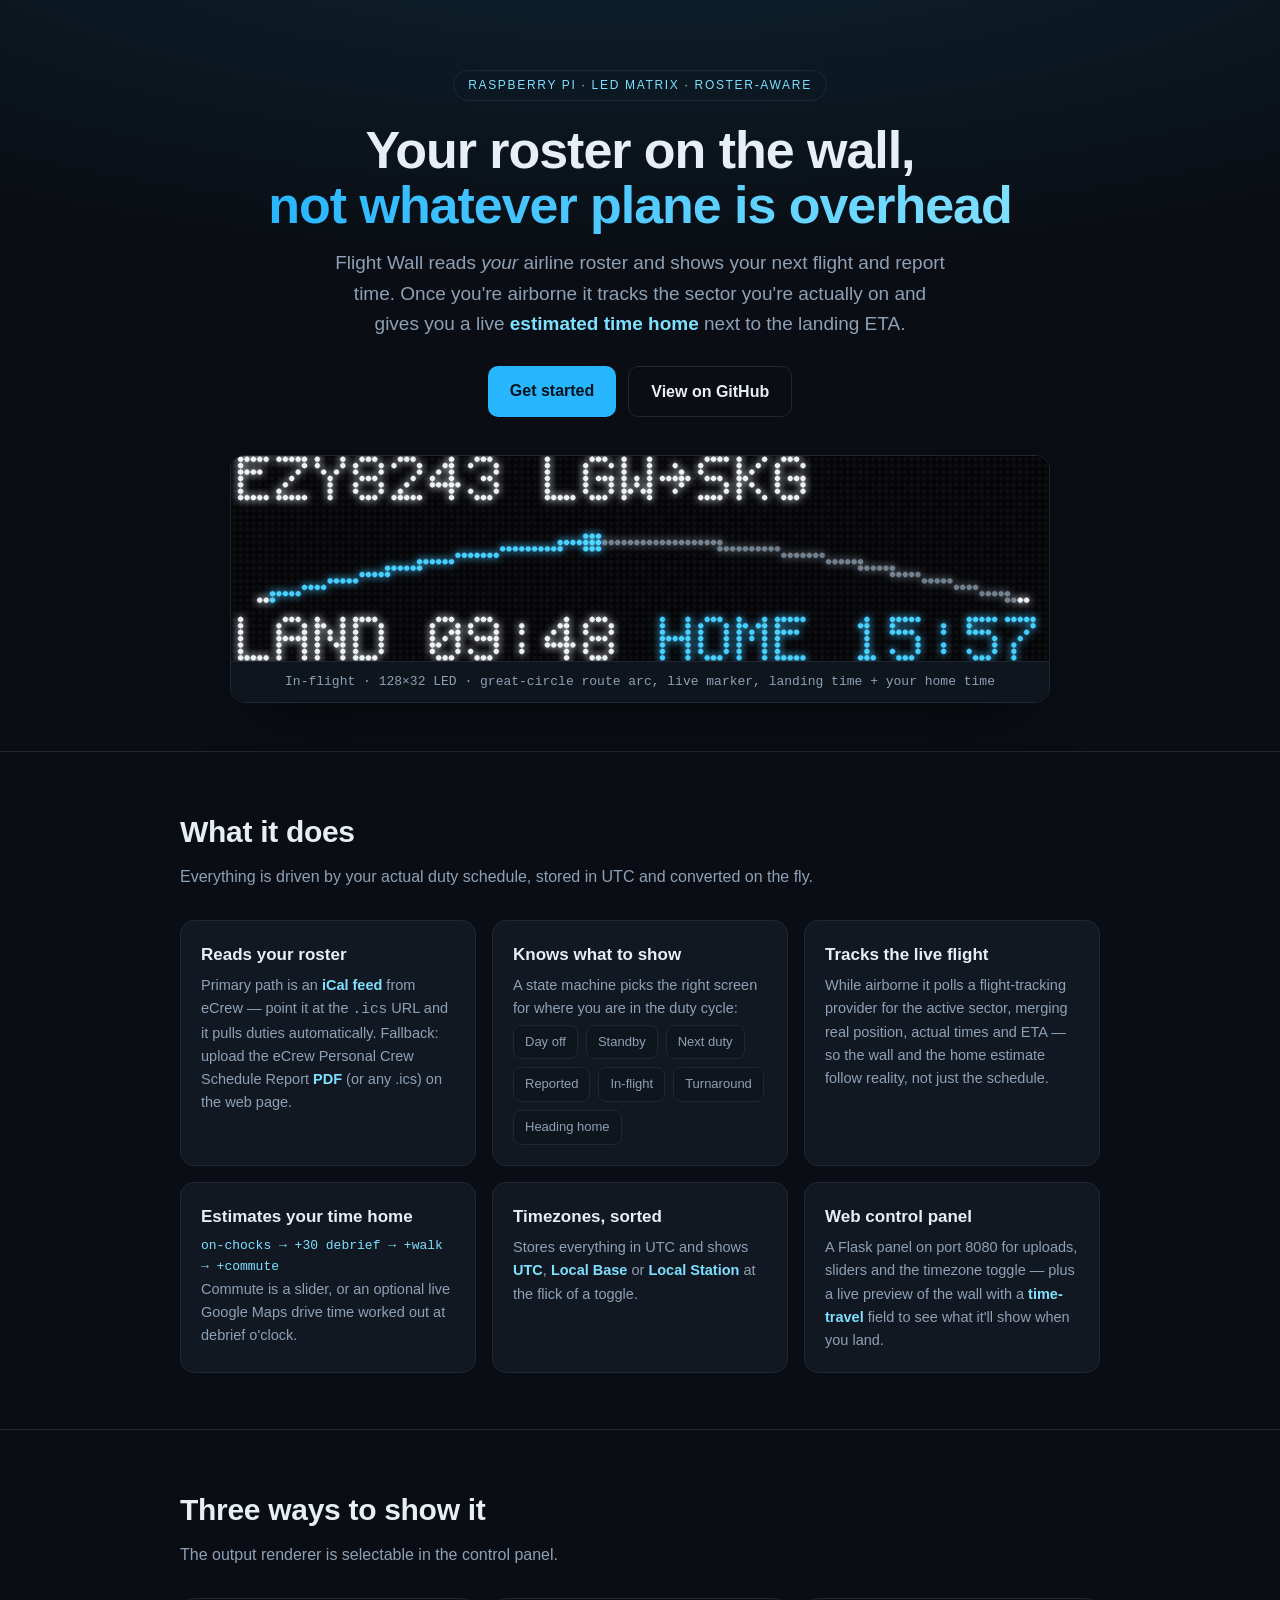
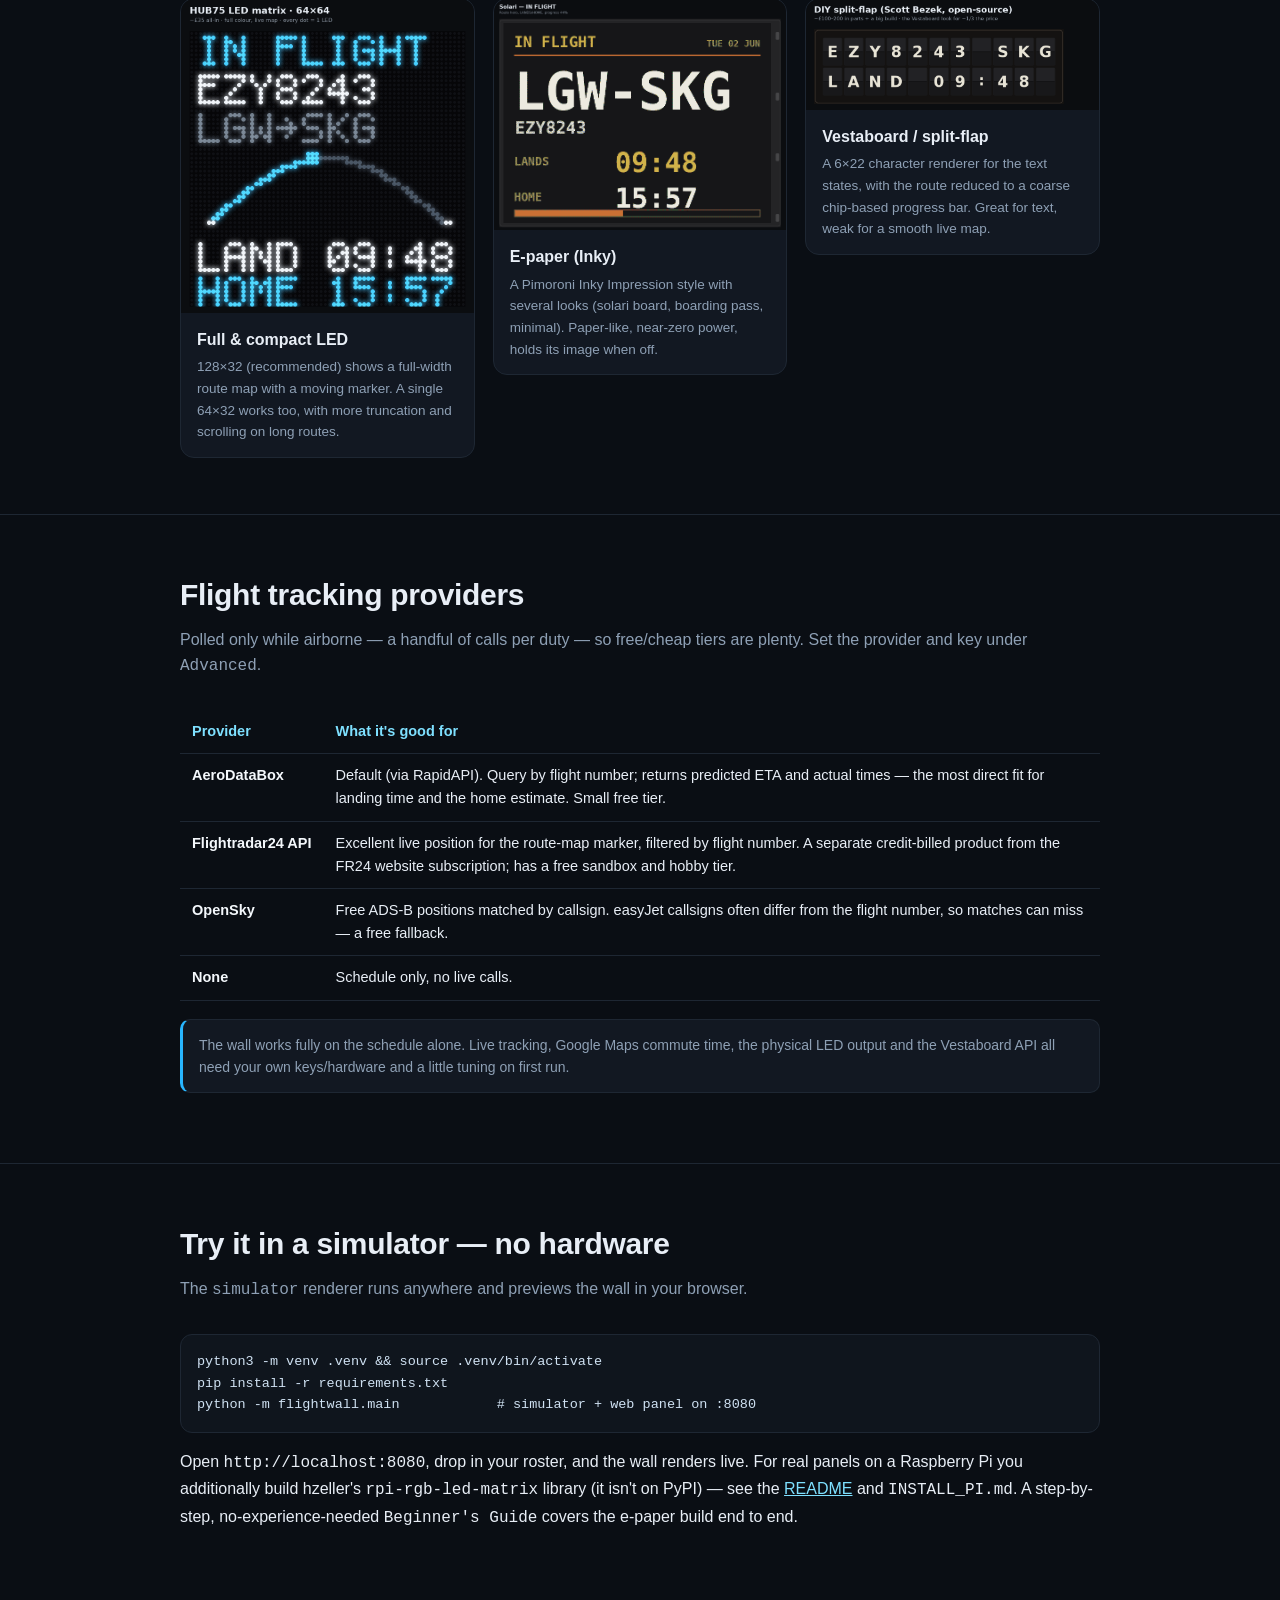
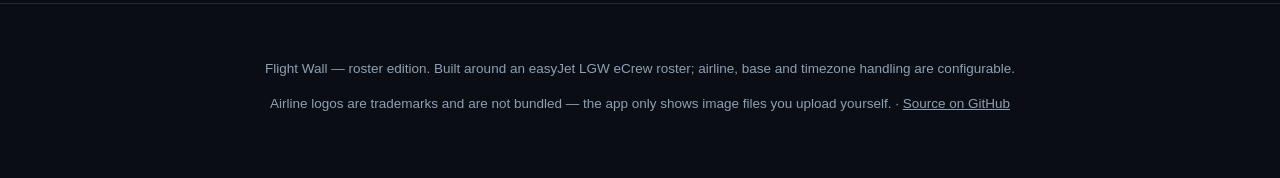
==== docs/index.html @ 1284ee48 "Update to v3.6.0 Brings the repo in line with the version running on the Pi (was v1.1.0).  Display -" ====
<!DOCTYPE html>
<html lang="en">
<head>
<meta charset="utf-8">
<meta name="viewport" content="width=device-width, initial-scale=1">
<title>Flight Wall — a roster-aware flight display for pilots</title>
<meta name="description" content="A Raspberry Pi + LED-matrix wall that reads your airline roster and shows your next flight, live in-flight progress, and your estimated time home.">
<style>
  :root{
    --bg:#0a0e14; --panel:#121822; --panel2:#0f151d; --line:#1e2733;
    --ink:#e8eef6; --muted:#8ea0b5; --accent:#28b6ff; --accent2:#7ee0ff; --white:#f4f8fc;
    --radius:14px; --max:960px;
  }
  *{box-sizing:border-box}
  html{scroll-behavior:smooth}
  body{margin:0;background:var(--bg);color:var(--ink);
    font:16px/1.6 -apple-system,BlinkMacSystemFont,"Segoe UI",Roboto,Helvetica,Arial,sans-serif;
    -webkit-font-smoothing:antialiased}
  a{color:var(--accent2)}
  .wrap{max-width:var(--max);margin:0 auto;padding:0 20px}
  .mono{font-family:ui-monospace,SFMono-Regular,Menlo,Consolas,monospace}

  header{border-bottom:1px solid var(--line);
    background:radial-gradient(1200px 400px at 50% -140px,rgba(40,182,255,.14),transparent)}
  .hero{padding:70px 0 48px;text-align:center}
  .badge{display:inline-block;font-size:12px;letter-spacing:.14em;text-transform:uppercase;
    color:var(--accent2);border:1px solid var(--line);border-radius:999px;padding:5px 14px;margin-bottom:22px}
  h1{font-size:clamp(30px,6vw,52px);line-height:1.05;margin:0 0 16px;font-weight:800;letter-spacing:-.02em}
  h1 .g{background:linear-gradient(90deg,var(--accent),var(--accent2));
    -webkit-background-clip:text;background-clip:text;color:transparent}
  .lead{max-width:620px;margin:0 auto 26px;color:var(--muted);font-size:clamp(16px,2.4vw,19px)}
  .cta{display:flex;gap:12px;justify-content:center;flex-wrap:wrap}
  .btn{display:inline-block;padding:12px 22px;border-radius:10px;font-weight:600;text-decoration:none}
  .btn.primary{background:var(--accent);color:#04121c}
  .btn.ghost{border:1px solid var(--line);color:var(--ink)}

  .shot{margin:38px auto 0;max-width:820px;border:1px solid var(--line);border-radius:var(--radius);
    overflow:hidden;background:#000;box-shadow:0 30px 60px -30px rgba(0,0,0,.8)}
  .shot img{display:block;width:100%}
  .shot .cap{padding:10px 14px;color:var(--muted);font-size:13px;background:var(--panel2);border-top:1px solid var(--line)}

  section{padding:56px 0;border-bottom:1px solid var(--line)}
  h2{font-size:clamp(22px,4vw,30px);margin:0 0 8px;letter-spacing:-.01em}
  .sub{color:var(--muted);margin:0 0 30px}

  .grid{display:grid;grid-template-columns:repeat(auto-fit,minmax(240px,1fr));gap:16px}
  .card{background:var(--panel);border:1px solid var(--line);border-radius:var(--radius);padding:20px}
  .card h3{margin:0 0 6px;font-size:17px}
  .card p{margin:0;color:var(--muted);font-size:14.5px}
  .k{color:var(--accent2);font-weight:600}

  .states{display:flex;flex-wrap:wrap;gap:8px;margin-top:4px}
  .chip{font-size:13px;border:1px solid var(--line);border-radius:8px;padding:6px 11px;color:var(--muted);background:var(--panel2)}

  .outputs{display:grid;grid-template-columns:repeat(auto-fit,minmax(260px,1fr));gap:18px}
  .out figure{margin:0;background:var(--panel);border:1px solid var(--line);border-radius:var(--radius);overflow:hidden}
  .out img{display:block;width:100%;background:#000}
  .out figcaption{padding:14px 16px}
  .out h3{margin:0 0 4px;font-size:16px}
  .out p{margin:0;color:var(--muted);font-size:13.5px}

  table{width:100%;border-collapse:collapse;font-size:14.5px}
  th,td{text-align:left;padding:10px 12px;border-bottom:1px solid var(--line);vertical-align:top}
  th{color:var(--accent2);font-weight:600}
  td.k{white-space:nowrap;color:var(--white);font-weight:600}

  pre{background:var(--panel2);border:1px solid var(--line);border-radius:12px;padding:16px;overflow:auto;
    font-size:13.5px;color:#cfe1f2}
  .note{background:var(--panel);border:1px solid var(--line);border-left:3px solid var(--accent);
    border-radius:10px;padding:14px 16px;color:var(--muted);font-size:14px}
  footer{padding:40px 0 60px;color:var(--muted);font-size:13.5px;text-align:center}
  footer a{color:var(--muted)}
</style>
</head>
<body>

<header>
  <div class="wrap hero">
    <span class="badge">Raspberry Pi · LED matrix · roster-aware</span>
    <h1>Your roster on the wall,<br><span class="g">not whatever plane is overhead</span></h1>
    <p class="lead">Flight Wall reads <em>your</em> airline roster and shows your next flight and report time.
      Once you're airborne it tracks the sector you're actually on and gives you a live
      <span class="k">estimated time home</span> next to the landing ETA.</p>
    <div class="cta">
      <a class="btn primary" href="#setup">Get started</a>
      <a class="btn ghost" href="https://github.com/USERNAME/flightwall">View on GitHub</a>
    </div>
    <div class="shot">
      <img src="img/full_128x32_inflight.png" alt="In-flight view on a 128x32 LED matrix: flight EZY8243 LGW to SKG, a great-circle route arc with a moving aircraft marker, LAND 09:48 and HOME 15:57">
      <div class="cap mono">In-flight · 128×32 LED · great-circle route arc, live marker, landing time + your home time</div>
    </div>
  </div>
</header>

<section>
  <div class="wrap">
    <h2>What it does</h2>
    <p class="sub">Everything is driven by your actual duty schedule, stored in UTC and converted on the fly.</p>
    <div class="grid">
      <div class="card">
        <h3>Reads your roster</h3>
        <p>Primary path is an <span class="k">iCal feed</span> from eCrew — point it at the <span class="mono">.ics</span> URL and it pulls duties automatically. Fallback: upload the eCrew Personal Crew Schedule Report <span class="k">PDF</span> (or any .ics) on the web page.</p>
      </div>
      <div class="card">
        <h3>Knows what to show</h3>
        <p>A state machine picks the right screen for where you are in the duty cycle:</p>
        <div class="states">
          <span class="chip">Day off</span><span class="chip">Standby</span><span class="chip">Next duty</span>
          <span class="chip">Reported</span><span class="chip">In-flight</span><span class="chip">Turnaround</span><span class="chip">Heading home</span>
        </div>
      </div>
      <div class="card">
        <h3>Tracks the live flight</h3>
        <p>While airborne it polls a flight-tracking provider for the active sector, merging real position, actual times and ETA — so the wall and the home estimate follow reality, not just the schedule.</p>
      </div>
      <div class="card">
        <h3>Estimates your time home</h3>
        <p class="mono" style="color:var(--accent2);font-size:13px">on-chocks → +30 debrief → +walk → +commute</p>
        <p>Commute is a slider, or an optional live Google Maps drive time worked out at debrief o'clock.</p>
      </div>
      <div class="card">
        <h3>Timezones, sorted</h3>
        <p>Stores everything in UTC and shows <span class="k">UTC</span>, <span class="k">Local Base</span> or <span class="k">Local Station</span> at the flick of a toggle.</p>
      </div>
      <div class="card">
        <h3>Web control panel</h3>
        <p>A Flask panel on port 8080 for uploads, sliders and the timezone toggle — plus a live preview of the wall with a <span class="k">time-travel</span> field to see what it'll show when you land.</p>
      </div>
    </div>
  </div>
</section>

<section>
  <div class="wrap">
    <h2>Three ways to show it</h2>
    <p class="sub">The output renderer is selectable in the control panel.</p>
    <div class="outputs">
      <div class="out"><figure>
        <img src="img/hub75_64x64.png" alt="64x64 HUB75 LED matrix showing IN FLIGHT EZY8243 LGW-SKG with a route arc and LAND / HOME times">
        <figcaption><h3>Full &amp; compact LED</h3><p>128×32 (recommended) shows a full-width route map with a moving marker. A single 64×32 works too, with more truncation and scrolling on long routes.</p></figcaption>
      </figure></div>
      <div class="out"><figure>
        <img src="img/epaper_solari_inflight.png" alt="E-paper Inky display styled as a solari split-flap board showing flight info">
        <figcaption><h3>E-paper (Inky)</h3><p>A Pimoroni Inky Impression style with several looks (solari board, boarding pass, minimal). Paper-like, near-zero power, holds its image when off.</p></figcaption>
      </figure></div>
      <div class="out"><figure>
        <img src="img/splitflap.png" alt="Split-flap / Vestaboard style rendering of the flight board">
        <figcaption><h3>Vestaboard / split-flap</h3><p>A 6×22 character renderer for the text states, with the route reduced to a coarse chip-based progress bar. Great for text, weak for a smooth live map.</p></figcaption>
      </figure></div>
    </div>
  </div>
</section>

<section>
  <div class="wrap">
    <h2>Flight tracking providers</h2>
    <p class="sub">Polled only while airborne — a handful of calls per duty — so free/cheap tiers are plenty. Set the provider and key under <span class="mono">Advanced</span>.</p>
    <table>
      <tr><th>Provider</th><th>What it's good for</th></tr>
      <tr><td class="k">AeroDataBox</td><td>Default (via RapidAPI). Query by flight number; returns predicted ETA and actual times — the most direct fit for landing time and the home estimate. Small free tier.</td></tr>
      <tr><td class="k">Flightradar24 API</td><td>Excellent live position for the route-map marker, filtered by flight number. A separate credit-billed product from the FR24 website subscription; has a free sandbox and hobby tier.</td></tr>
      <tr><td class="k">OpenSky</td><td>Free ADS-B positions matched by callsign. easyJet callsigns often differ from the flight number, so matches can miss — a free fallback.</td></tr>
      <tr><td class="k">None</td><td>Schedule only, no live calls.</td></tr>
    </table>
    <p class="note" style="margin-top:18px">The wall works fully on the schedule alone. Live tracking, Google Maps commute time, the physical LED output and the Vestaboard API all need your own keys/hardware and a little tuning on first run.</p>
  </div>
</section>

<section id="setup">
  <div class="wrap">
    <h2>Try it in a simulator — no hardware</h2>
    <p class="sub">The <span class="mono">simulator</span> renderer runs anywhere and previews the wall in your browser.</p>
<pre class="mono">python3 -m venv .venv &amp;&amp; source .venv/bin/activate
pip install -r requirements.txt
python -m flightwall.main            # simulator + web panel on :8080</pre>
    <p>Open <span class="mono">http://localhost:8080</span>, drop in your roster, and the wall renders live.
       For real panels on a Raspberry Pi you additionally build hzeller's
       <span class="mono">rpi-rgb-led-matrix</span> library (it isn't on PyPI) — see the
       <a href="https://github.com/USERNAME/flightwall#readme">README</a> and
       <span class="mono">INSTALL_PI.md</span>. A step-by-step, no-experience-needed
       <span class="mono">Beginner's Guide</span> covers the e-paper build end to end.</p>
  </div>
</section>

<footer>
  <div class="wrap">
    <p>Flight Wall — roster edition. Built around an easyJet LGW eCrew roster; airline, base and timezone handling are configurable.</p>
    <p>Airline logos are trademarks and are not bundled — the app only shows image files you upload yourself.
       · <a href="https://github.com/USERNAME/flightwall">Source on GitHub</a></p>
  </div>
</footer>

</body>
</html>
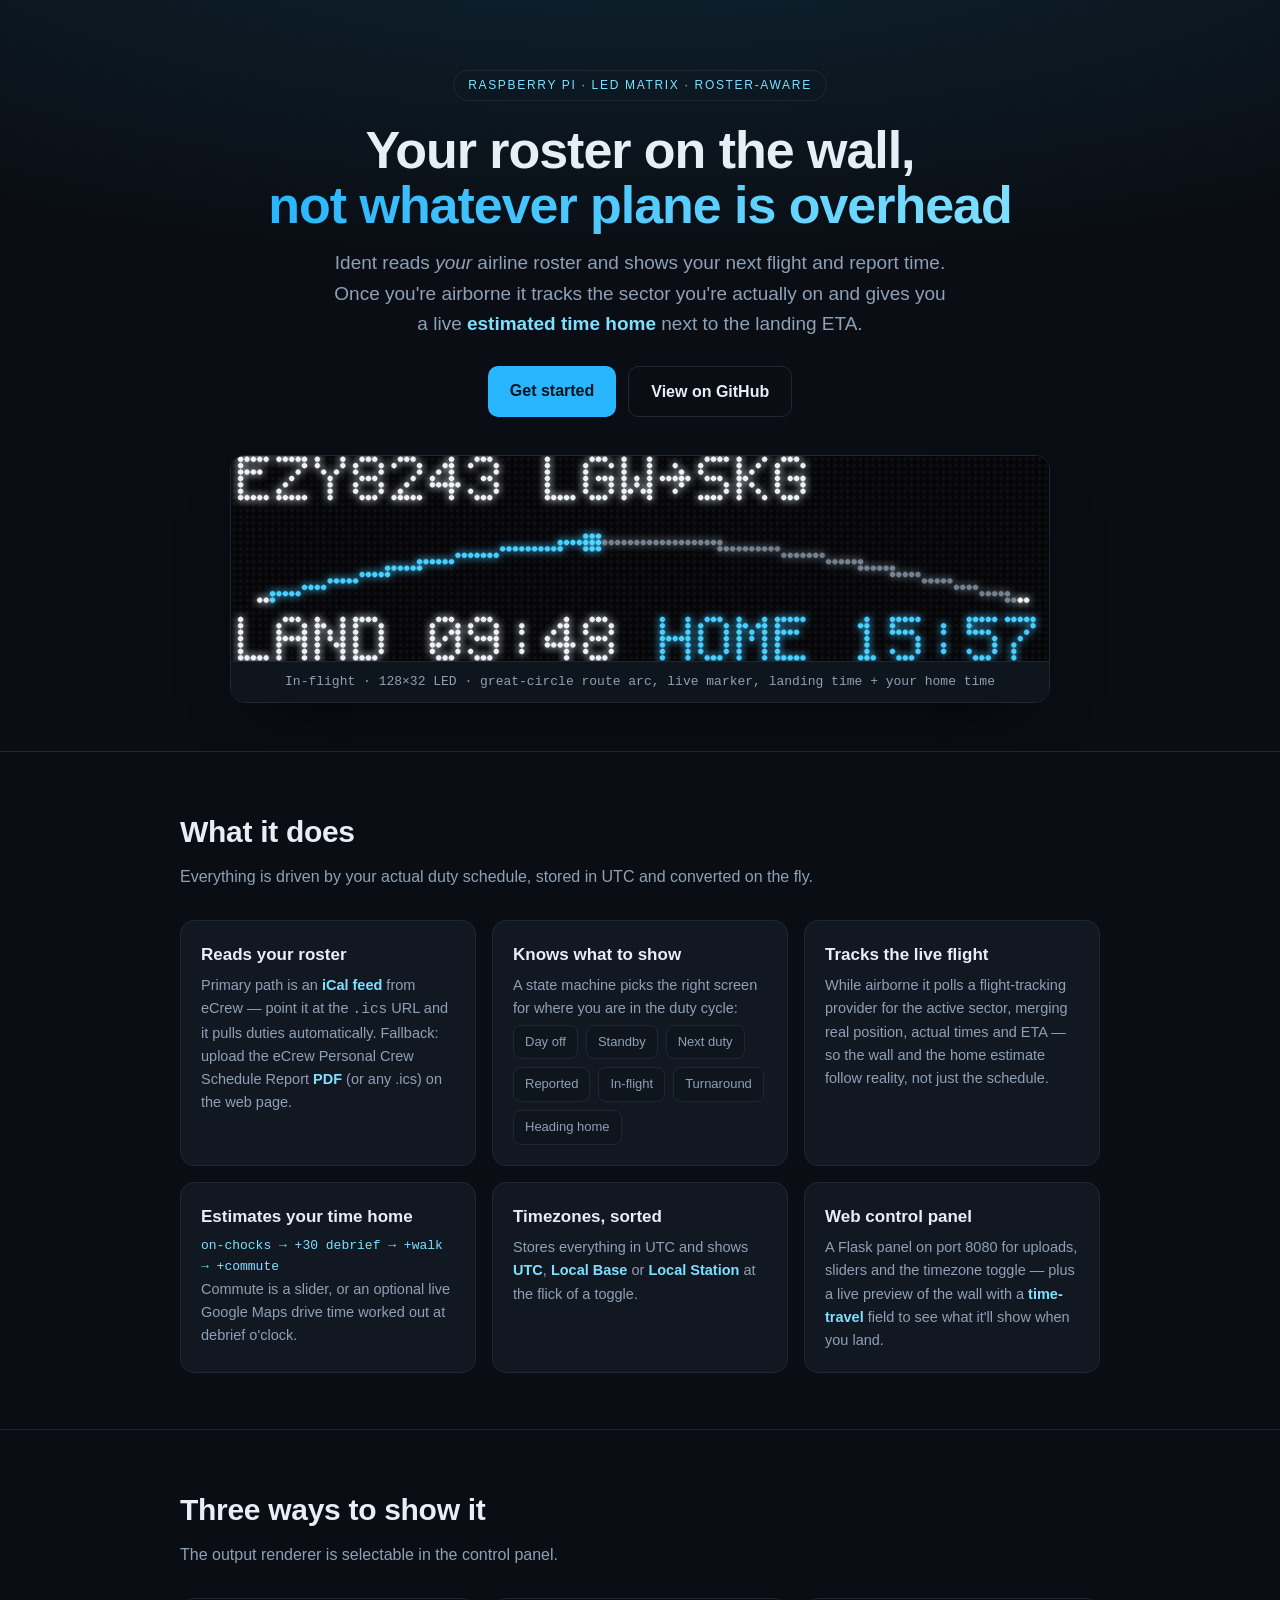
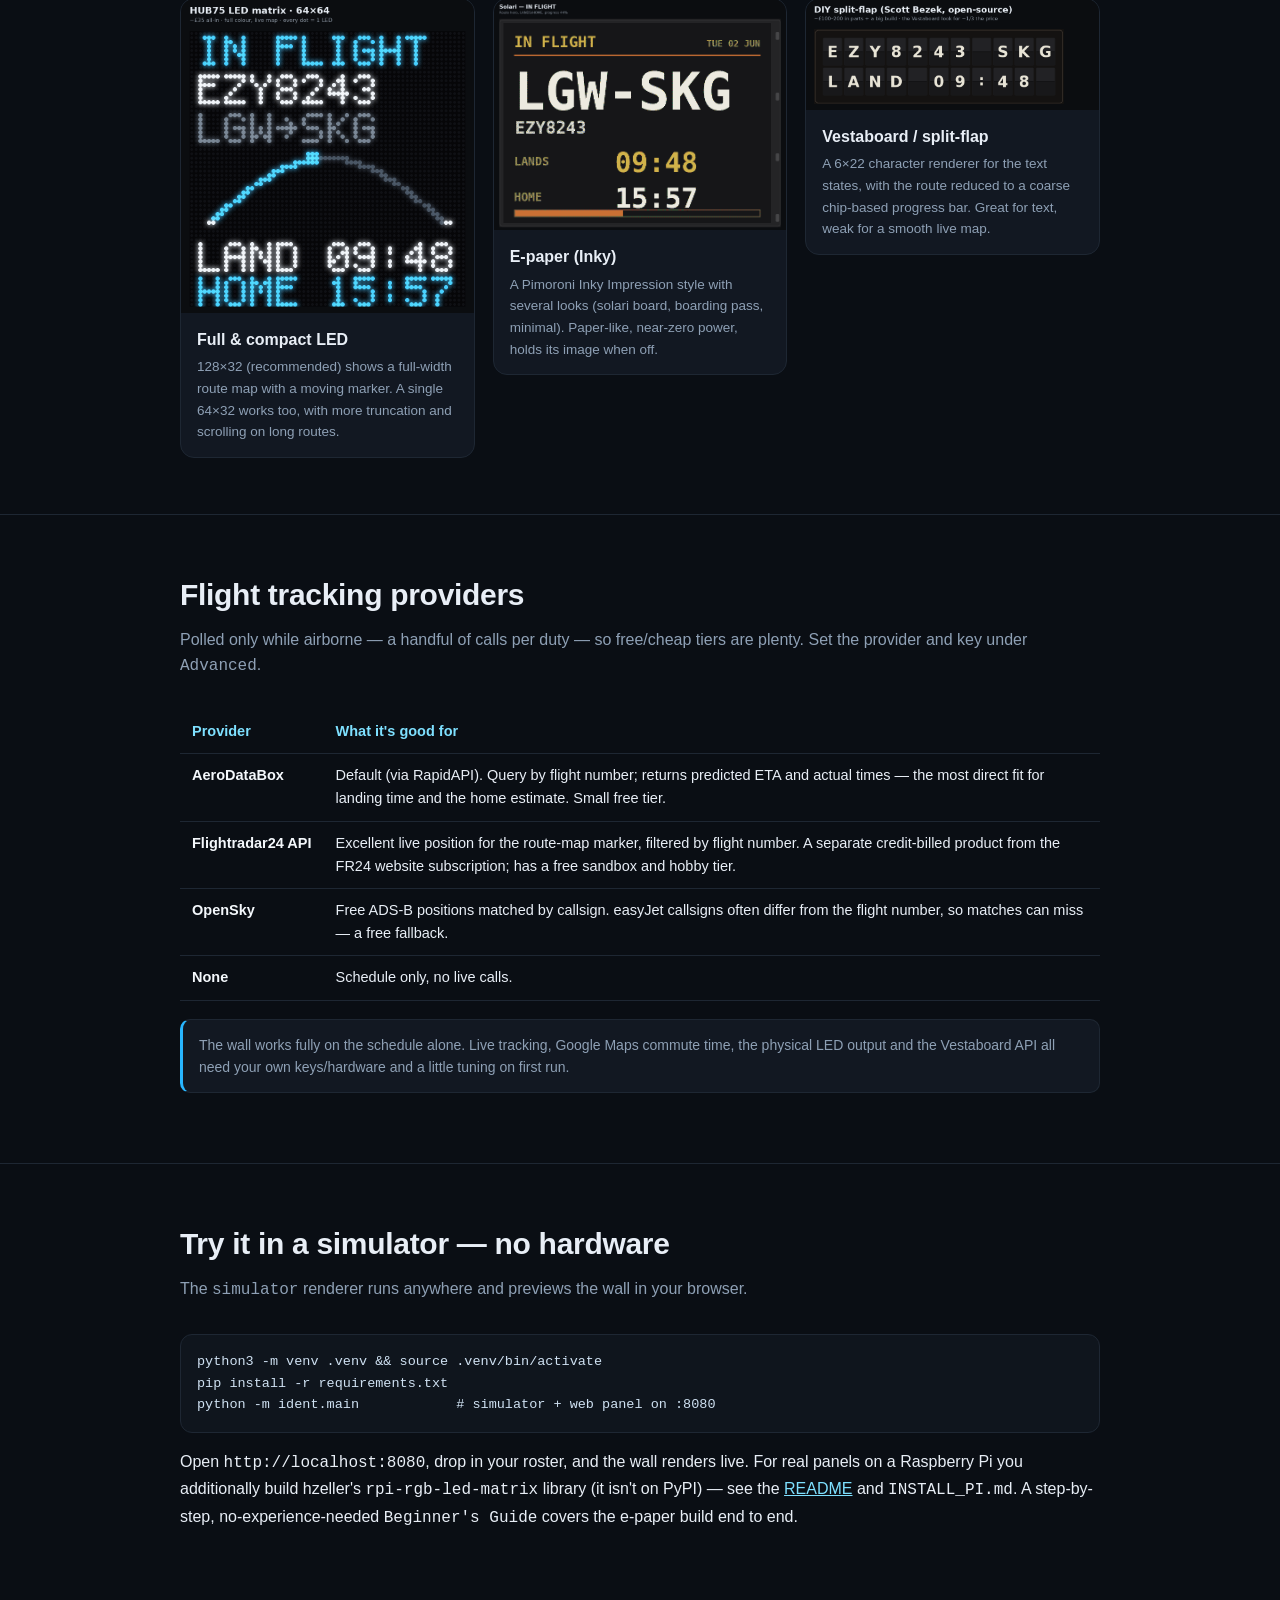
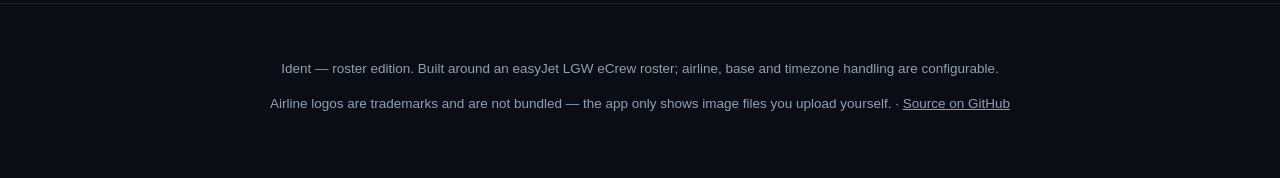
==== commit 9e6089b1: "Rename project to Ident (v4.0.0) Breaking change: the Python package, data directory, systemd servic" ====
--- a/docs/index.html
+++ b/docs/index.html
@@ -3,7 +3,7 @@
 <head>
 <meta charset="utf-8">
 <meta name="viewport" content="width=device-width, initial-scale=1">
-<title>Flight Wall — a roster-aware flight display for pilots</title>
+<title>Ident — a roster-aware flight display for pilots</title>
 <meta name="description" content="A Raspberry Pi + LED-matrix wall that reads your airline roster and shows your next flight, live in-flight progress, and your estimated time home.">
 <style>
   :root{
@@ -78,12 +78,12 @@
   <div class="wrap hero">
     <span class="badge">Raspberry Pi · LED matrix · roster-aware</span>
     <h1>Your roster on the wall,<br><span class="g">not whatever plane is overhead</span></h1>
-    <p class="lead">Flight Wall reads <em>your</em> airline roster and shows your next flight and report time.
+    <p class="lead">Ident reads <em>your</em> airline roster and shows your next flight and report time.
       Once you're airborne it tracks the sector you're actually on and gives you a live
       <span class="k">estimated time home</span> next to the landing ETA.</p>
     <div class="cta">
       <a class="btn primary" href="#setup">Get started</a>
-      <a class="btn ghost" href="https://github.com/USERNAME/flightwall">View on GitHub</a>
+      <a class="btn ghost" href="https://github.com/USERNAME/ident">View on GitHub</a>
     </div>
     <div class="shot">
       <img src="img/full_128x32_inflight.png" alt="In-flight view on a 128x32 LED matrix: flight EZY8243 LGW to SKG, a great-circle route arc with a moving aircraft marker, LAND 09:48 and HOME 15:57">
@@ -172,11 +172,11 @@
     <p class="sub">The <span class="mono">simulator</span> renderer runs anywhere and previews the wall in your browser.</p>
 <pre class="mono">python3 -m venv .venv &amp;&amp; source .venv/bin/activate
 pip install -r requirements.txt
-python -m flightwall.main            # simulator + web panel on :8080</pre>
+python -m ident.main            # simulator + web panel on :8080</pre>
     <p>Open <span class="mono">http://localhost:8080</span>, drop in your roster, and the wall renders live.
        For real panels on a Raspberry Pi you additionally build hzeller's
        <span class="mono">rpi-rgb-led-matrix</span> library (it isn't on PyPI) — see the
-       <a href="https://github.com/USERNAME/flightwall#readme">README</a> and
+       <a href="https://github.com/USERNAME/ident#readme">README</a> and
        <span class="mono">INSTALL_PI.md</span>. A step-by-step, no-experience-needed
        <span class="mono">Beginner's Guide</span> covers the e-paper build end to end.</p>
   </div>
@@ -184,9 +184,9 @@
 
 <footer>
   <div class="wrap">
-    <p>Flight Wall — roster edition. Built around an easyJet LGW eCrew roster; airline, base and timezone handling are configurable.</p>
+    <p>Ident — roster edition. Built around an easyJet LGW eCrew roster; airline, base and timezone handling are configurable.</p>
     <p>Airline logos are trademarks and are not bundled — the app only shows image files you upload yourself.
-       · <a href="https://github.com/USERNAME/flightwall">Source on GitHub</a></p>
+       · <a href="https://github.com/USERNAME/ident">Source on GitHub</a></p>
   </div>
 </footer>
 
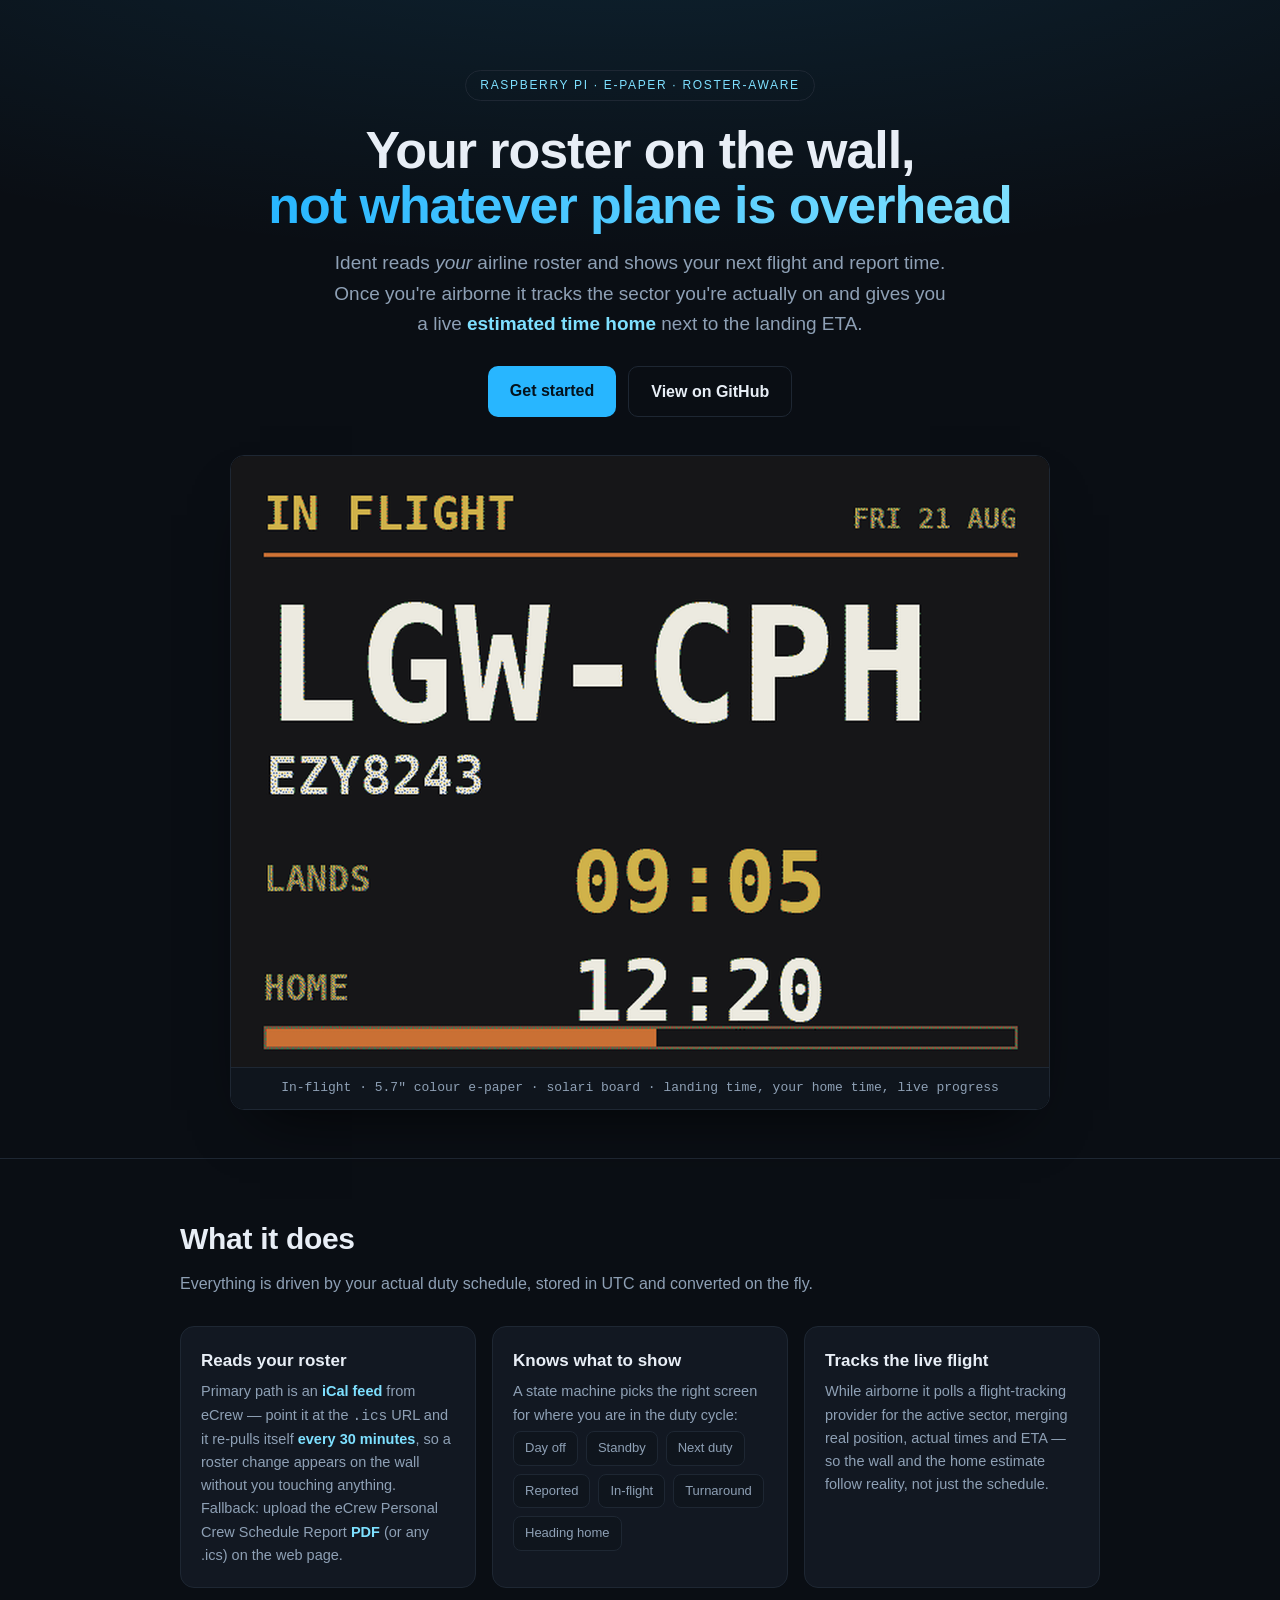
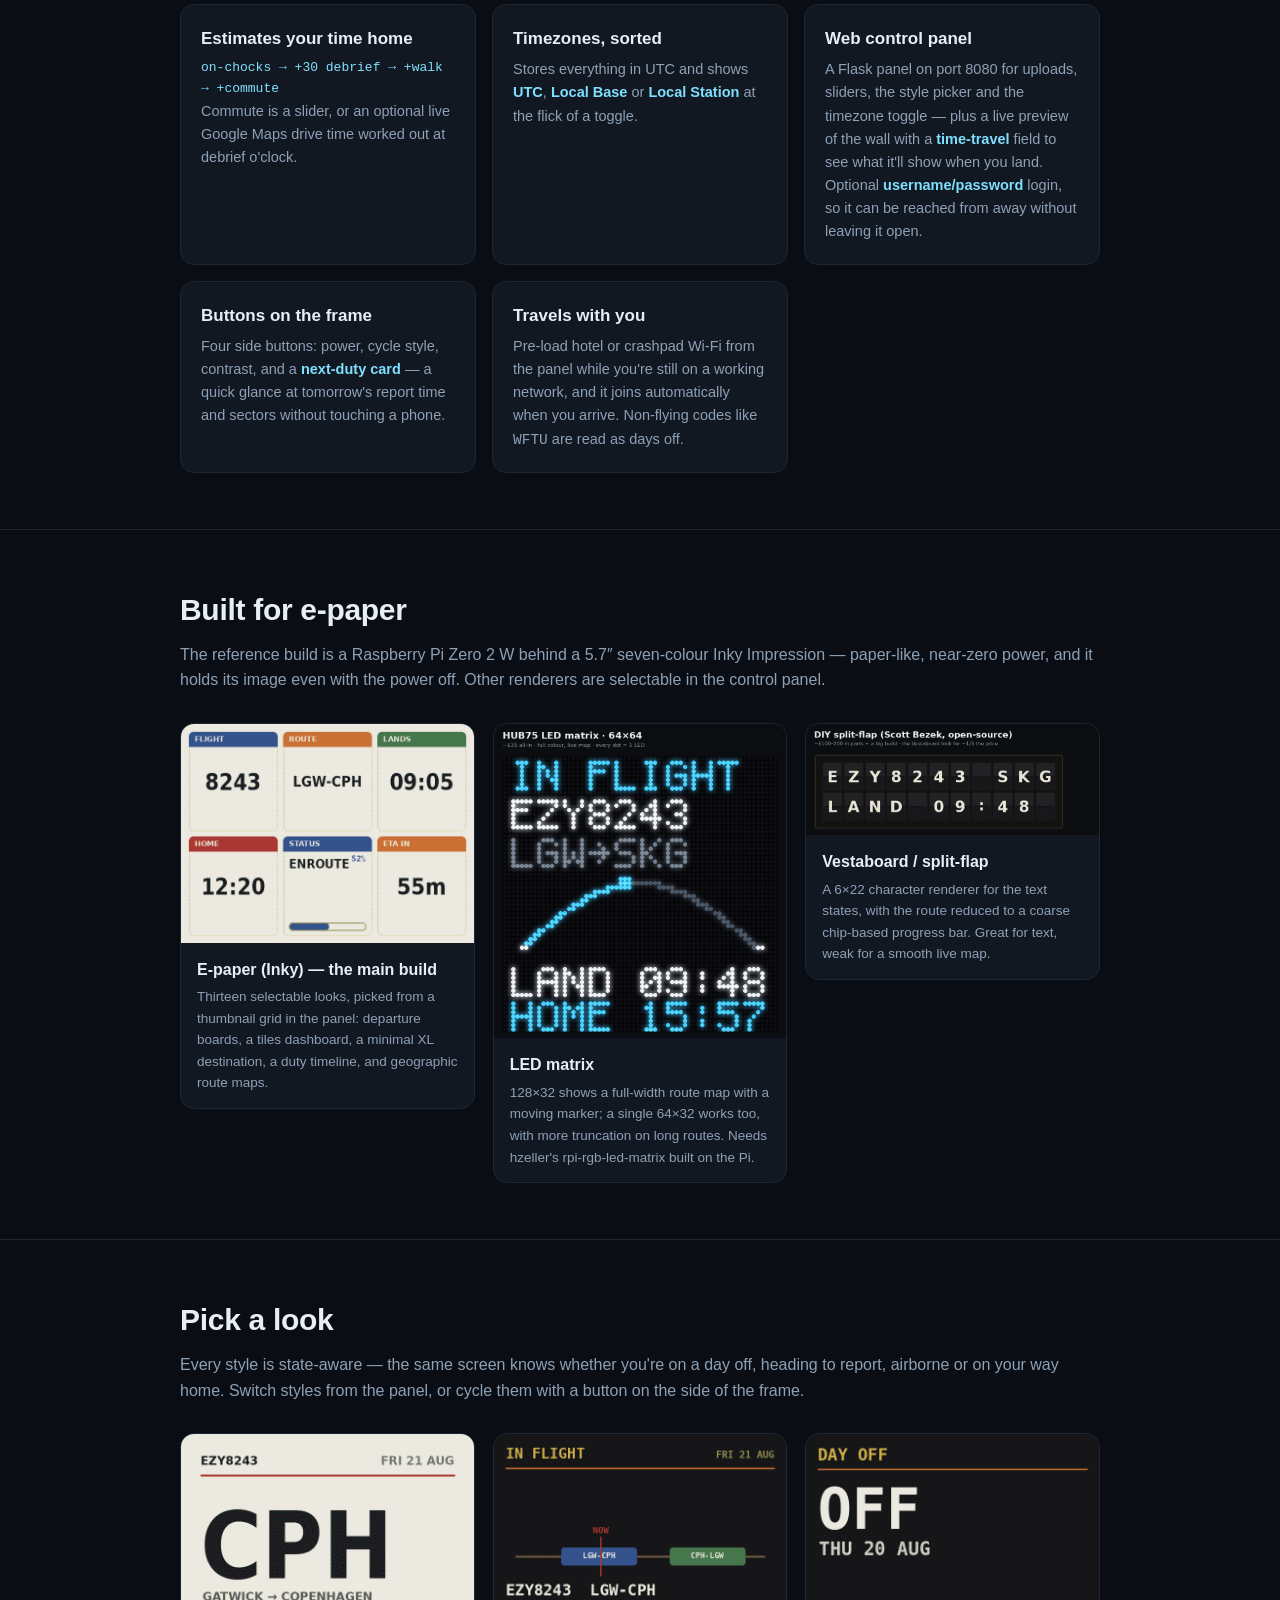
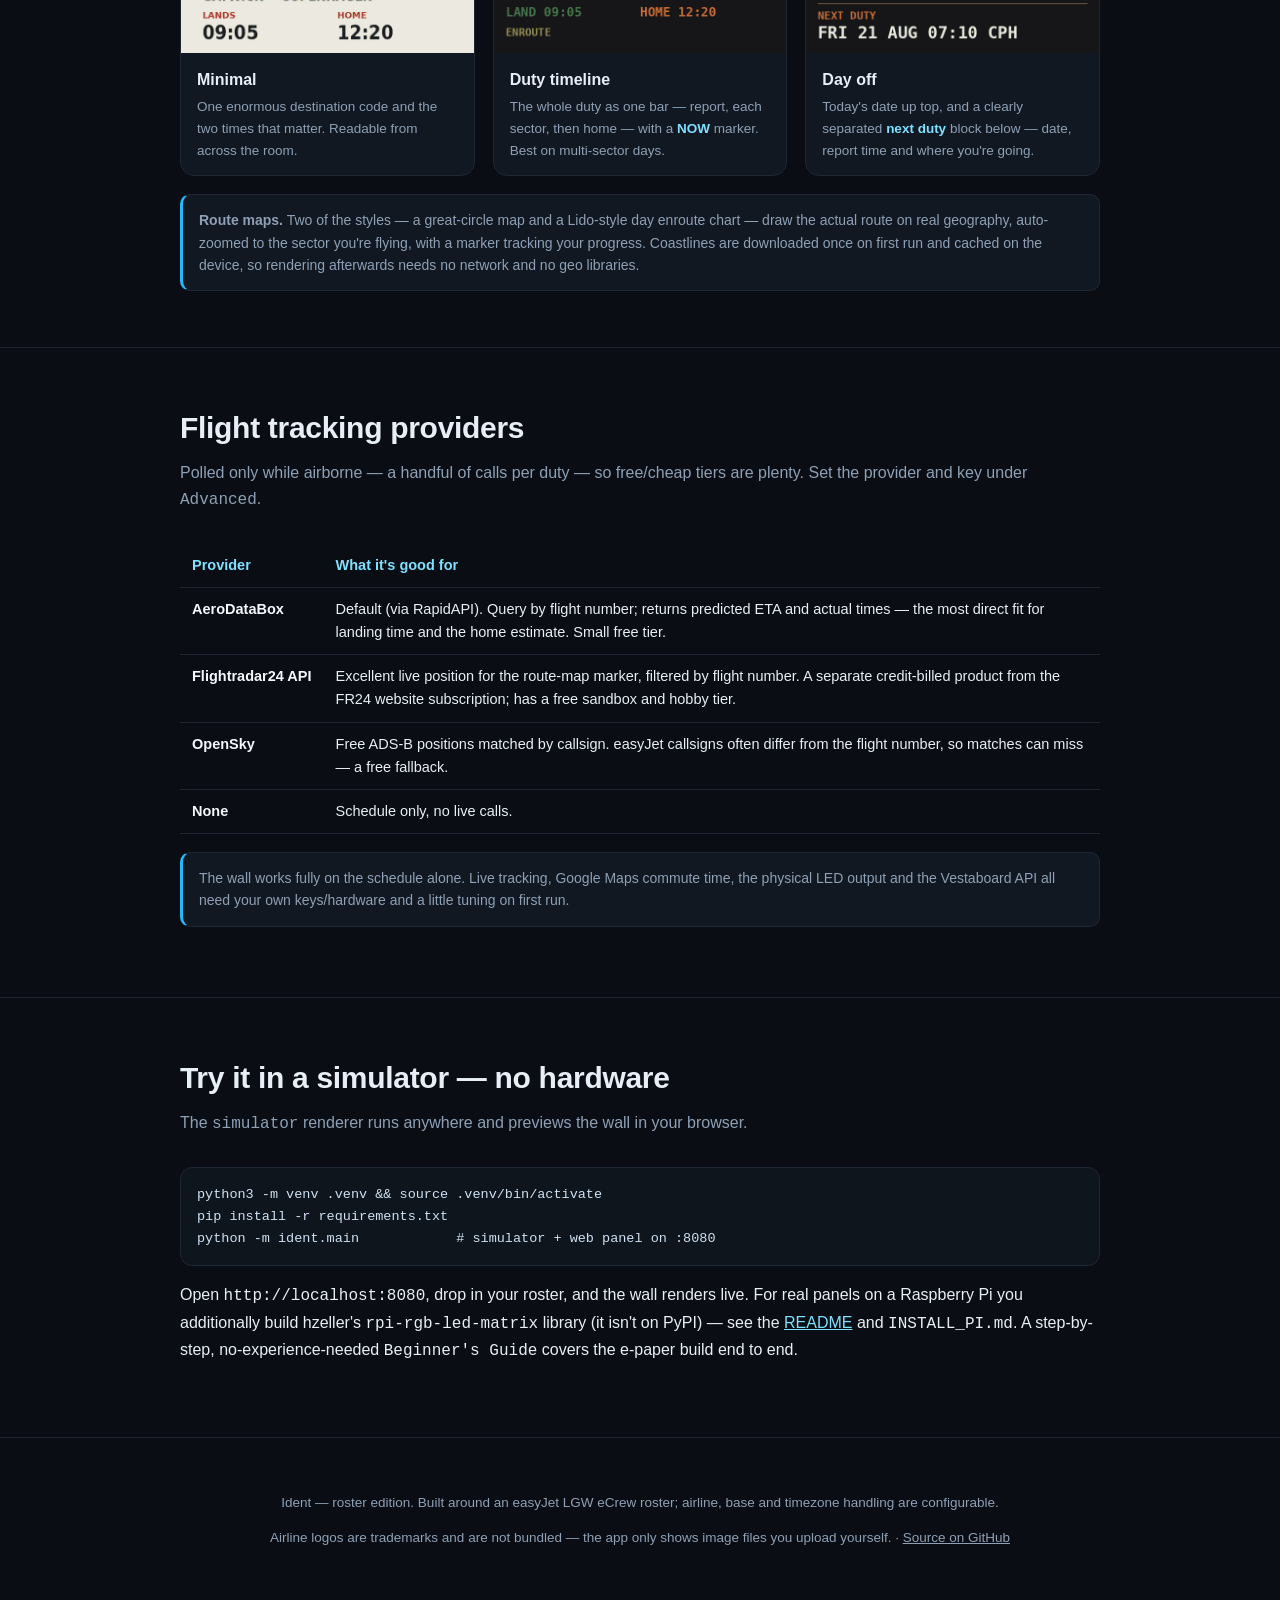
==== commit e33cca75: "Landing page: lead with the e-paper build, add current style renders The page still described the pr" ====
--- a/docs/index.html
+++ b/docs/index.html
@@ -76,18 +76,18 @@
 
 <header>
   <div class="wrap hero">
-    <span class="badge">Raspberry Pi · LED matrix · roster-aware</span>
+    <span class="badge">Raspberry Pi · e-paper · roster-aware</span>
     <h1>Your roster on the wall,<br><span class="g">not whatever plane is overhead</span></h1>
     <p class="lead">Ident reads <em>your</em> airline roster and shows your next flight and report time.
       Once you're airborne it tracks the sector you're actually on and gives you a live
       <span class="k">estimated time home</span> next to the landing ETA.</p>
     <div class="cta">
       <a class="btn primary" href="#setup">Get started</a>
-      <a class="btn ghost" href="https://github.com/USERNAME/ident">View on GitHub</a>
+      <a class="btn ghost" href="https://github.com/captaincomplex/ident">View on GitHub</a>
     </div>
     <div class="shot">
-      <img src="img/full_128x32_inflight.png" alt="In-flight view on a 128x32 LED matrix: flight EZY8243 LGW to SKG, a great-circle route arc with a moving aircraft marker, LAND 09:48 and HOME 15:57">
-      <div class="cap mono">In-flight · 128×32 LED · great-circle route arc, live marker, landing time + your home time</div>
+      <img src="img/style_solari_inflight.png" alt="In-flight view on a 5.7 inch colour e-paper display, styled as a solari departure board: EZY8243 LGW-CPH, LANDS 09:05, HOME 12:20, with a progress bar along the bottom">
+      <div class="cap mono">In-flight · 5.7″ colour e-paper · solari board · landing time, your home time, live progress</div>
     </div>
   </div>
 </header>
@@ -99,7 +99,7 @@
     <div class="grid">
       <div class="card">
         <h3>Reads your roster</h3>
-        <p>Primary path is an <span class="k">iCal feed</span> from eCrew — point it at the <span class="mono">.ics</span> URL and it pulls duties automatically. Fallback: upload the eCrew Personal Crew Schedule Report <span class="k">PDF</span> (or any .ics) on the web page.</p>
+        <p>Primary path is an <span class="k">iCal feed</span> from eCrew — point it at the <span class="mono">.ics</span> URL and it re-pulls itself <span class="k">every 30 minutes</span>, so a roster change appears on the wall without you touching anything. Fallback: upload the eCrew Personal Crew Schedule Report <span class="k">PDF</span> (or any .ics) on the web page.</p>
       </div>
       <div class="card">
         <h3>Knows what to show</h3>
@@ -124,29 +124,61 @@
       </div>
       <div class="card">
         <h3>Web control panel</h3>
-        <p>A Flask panel on port 8080 for uploads, sliders and the timezone toggle — plus a live preview of the wall with a <span class="k">time-travel</span> field to see what it'll show when you land.</p>
-      </div>
-    </div>
-  </div>
-</section>
-
-<section>
-  <div class="wrap">
-    <h2>Three ways to show it</h2>
-    <p class="sub">The output renderer is selectable in the control panel.</p>
+        <p>A Flask panel on port 8080 for uploads, sliders, the style picker and the timezone toggle — plus a live preview of the wall with a <span class="k">time-travel</span> field to see what it'll show when you land. Optional <span class="k">username/password</span> login, so it can be reached from away without leaving it open.</p>
+      </div>
+      <div class="card">
+        <h3>Buttons on the frame</h3>
+        <p>Four side buttons: power, cycle style, contrast, and a <span class="k">next-duty card</span> — a quick glance at tomorrow's report time and sectors without touching a phone.</p>
+      </div>
+      <div class="card">
+        <h3>Travels with you</h3>
+        <p>Pre-load hotel or crashpad Wi-Fi from the panel while you're still on a working network, and it joins automatically when you arrive. Non-flying codes like <span class="mono">WFTU</span> are read as days off.</p>
+      </div>
+    </div>
+  </div>
+</section>
+
+<section>
+  <div class="wrap">
+    <h2>Built for e-paper</h2>
+    <p class="sub">The reference build is a Raspberry Pi Zero 2 W behind a 5.7″ seven-colour Inky Impression — paper-like, near-zero power, and it holds its image even with the power off. Other renderers are selectable in the control panel.</p>
     <div class="outputs">
       <div class="out"><figure>
+        <img src="img/style_tiles_inflight.png" alt="E-paper tiles dashboard: six colour-headed tiles showing flight 8243, route LGW-CPH, lands 09:05, home 12:20, status ENROUTE with a progress bar, and ETA in 55m">
+        <figcaption><h3>E-paper (Inky) — the main build</h3><p>Thirteen selectable looks, picked from a thumbnail grid in the panel: departure boards, a tiles dashboard, a minimal XL destination, a duty timeline, and geographic route maps.</p></figcaption>
+      </figure></div>
+      <div class="out"><figure>
         <img src="img/hub75_64x64.png" alt="64x64 HUB75 LED matrix showing IN FLIGHT EZY8243 LGW-SKG with a route arc and LAND / HOME times">
-        <figcaption><h3>Full &amp; compact LED</h3><p>128×32 (recommended) shows a full-width route map with a moving marker. A single 64×32 works too, with more truncation and scrolling on long routes.</p></figcaption>
-      </figure></div>
-      <div class="out"><figure>
-        <img src="img/epaper_solari_inflight.png" alt="E-paper Inky display styled as a solari split-flap board showing flight info">
-        <figcaption><h3>E-paper (Inky)</h3><p>A Pimoroni Inky Impression style with several looks (solari board, boarding pass, minimal). Paper-like, near-zero power, holds its image when off.</p></figcaption>
+        <figcaption><h3>LED matrix</h3><p>128×32 shows a full-width route map with a moving marker; a single 64×32 works too, with more truncation on long routes. Needs hzeller's rpi-rgb-led-matrix built on the Pi.</p></figcaption>
       </figure></div>
       <div class="out"><figure>
         <img src="img/splitflap.png" alt="Split-flap / Vestaboard style rendering of the flight board">
         <figcaption><h3>Vestaboard / split-flap</h3><p>A 6×22 character renderer for the text states, with the route reduced to a coarse chip-based progress bar. Great for text, weak for a smooth live map.</p></figcaption>
       </figure></div>
+    </div>
+  </div>
+</section>
+
+<section>
+  <div class="wrap">
+    <h2>Pick a look</h2>
+    <p class="sub">Every style is state-aware — the same screen knows whether you're on a day off, heading to report, airborne or on your way home. Switch styles from the panel, or cycle them with a button on the side of the frame.</p>
+    <div class="outputs">
+      <div class="out"><figure>
+        <img src="img/style_minimal_inflight.png" alt="Minimal style: the destination code CPH in very large condensed type, with GATWICK to COPENHAGEN beneath and LANDS 09:05, HOME 12:20">
+        <figcaption><h3>Minimal</h3><p>One enormous destination code and the two times that matter. Readable from across the room.</p></figcaption>
+      </figure></div>
+      <div class="out"><figure>
+        <img src="img/style_timeline_inflight.png" alt="Duty timeline style: a horizontal bar showing both sectors of the day with a red NOW marker part-way along">
+        <figcaption><h3>Duty timeline</h3><p>The whole duty as one bar — report, each sector, then home — with a <span class="k">NOW</span> marker. Best on multi-sector days.</p></figcaption>
+      </figure></div>
+      <div class="out"><figure>
+        <img src="img/style_dayoff_nextduty.png" alt="Day off style: large OFF with today's date, and a separated NEXT DUTY block reading FRI 21 AUG 07:10 CPH">
+        <figcaption><h3>Day off</h3><p>Today's date up top, and a clearly separated <span class="k">next duty</span> block below — date, report time and where you're going.</p></figcaption>
+      </figure></div>
+    </div>
+    <div class="note" style="margin-top:18px">
+      <strong>Route maps.</strong> Two of the styles — a great-circle map and a Lido-style day enroute chart — draw the actual route on real geography, auto-zoomed to the sector you're flying, with a marker tracking your progress. Coastlines are downloaded once on first run and cached on the device, so rendering afterwards needs no network and no geo libraries.
     </div>
   </div>
 </section>
@@ -176,7 +208,7 @@
     <p>Open <span class="mono">http://localhost:8080</span>, drop in your roster, and the wall renders live.
        For real panels on a Raspberry Pi you additionally build hzeller's
        <span class="mono">rpi-rgb-led-matrix</span> library (it isn't on PyPI) — see the
-       <a href="https://github.com/USERNAME/ident#readme">README</a> and
+       <a href="https://github.com/captaincomplex/ident#readme">README</a> and
        <span class="mono">INSTALL_PI.md</span>. A step-by-step, no-experience-needed
        <span class="mono">Beginner's Guide</span> covers the e-paper build end to end.</p>
   </div>
@@ -186,7 +218,7 @@
   <div class="wrap">
     <p>Ident — roster edition. Built around an easyJet LGW eCrew roster; airline, base and timezone handling are configurable.</p>
     <p>Airline logos are trademarks and are not bundled — the app only shows image files you upload yourself.
-       · <a href="https://github.com/USERNAME/ident">Source on GitHub</a></p>
+       · <a href="https://github.com/captaincomplex/ident">Source on GitHub</a></p>
   </div>
 </footer>
 
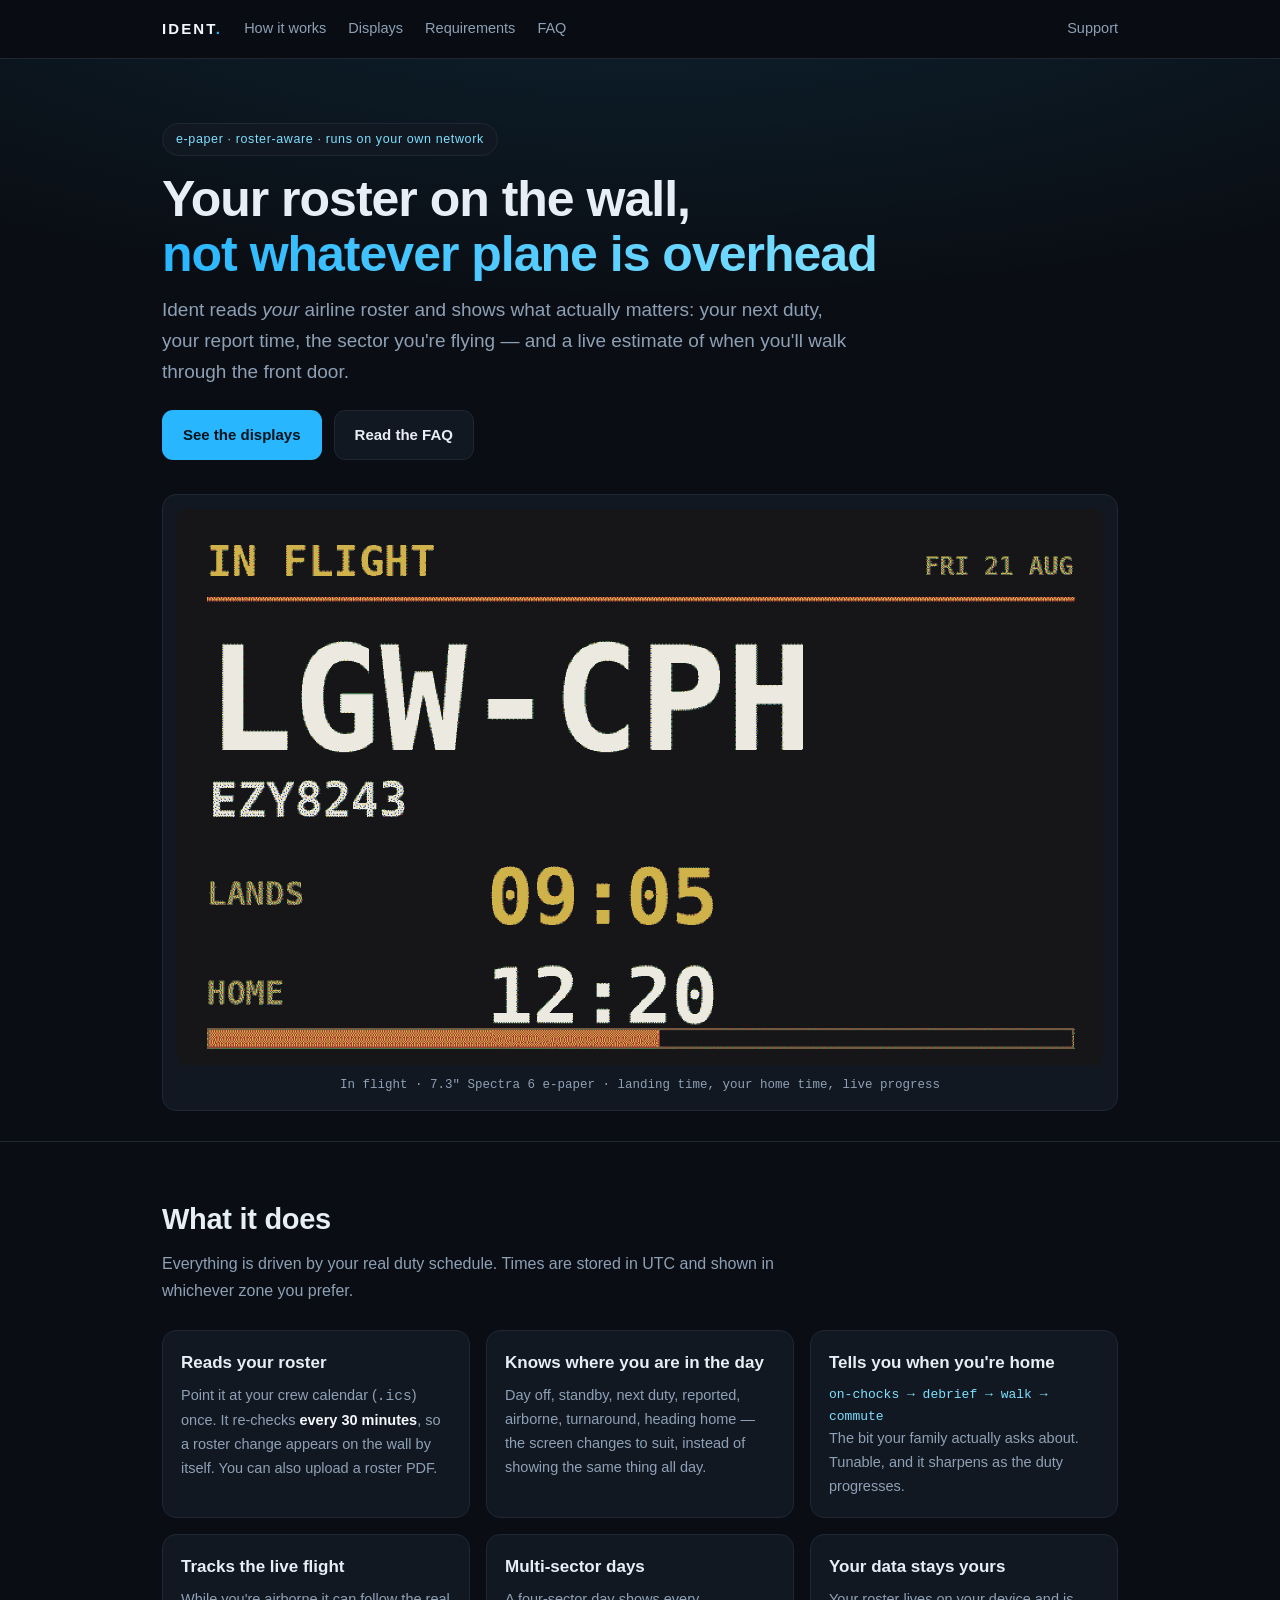
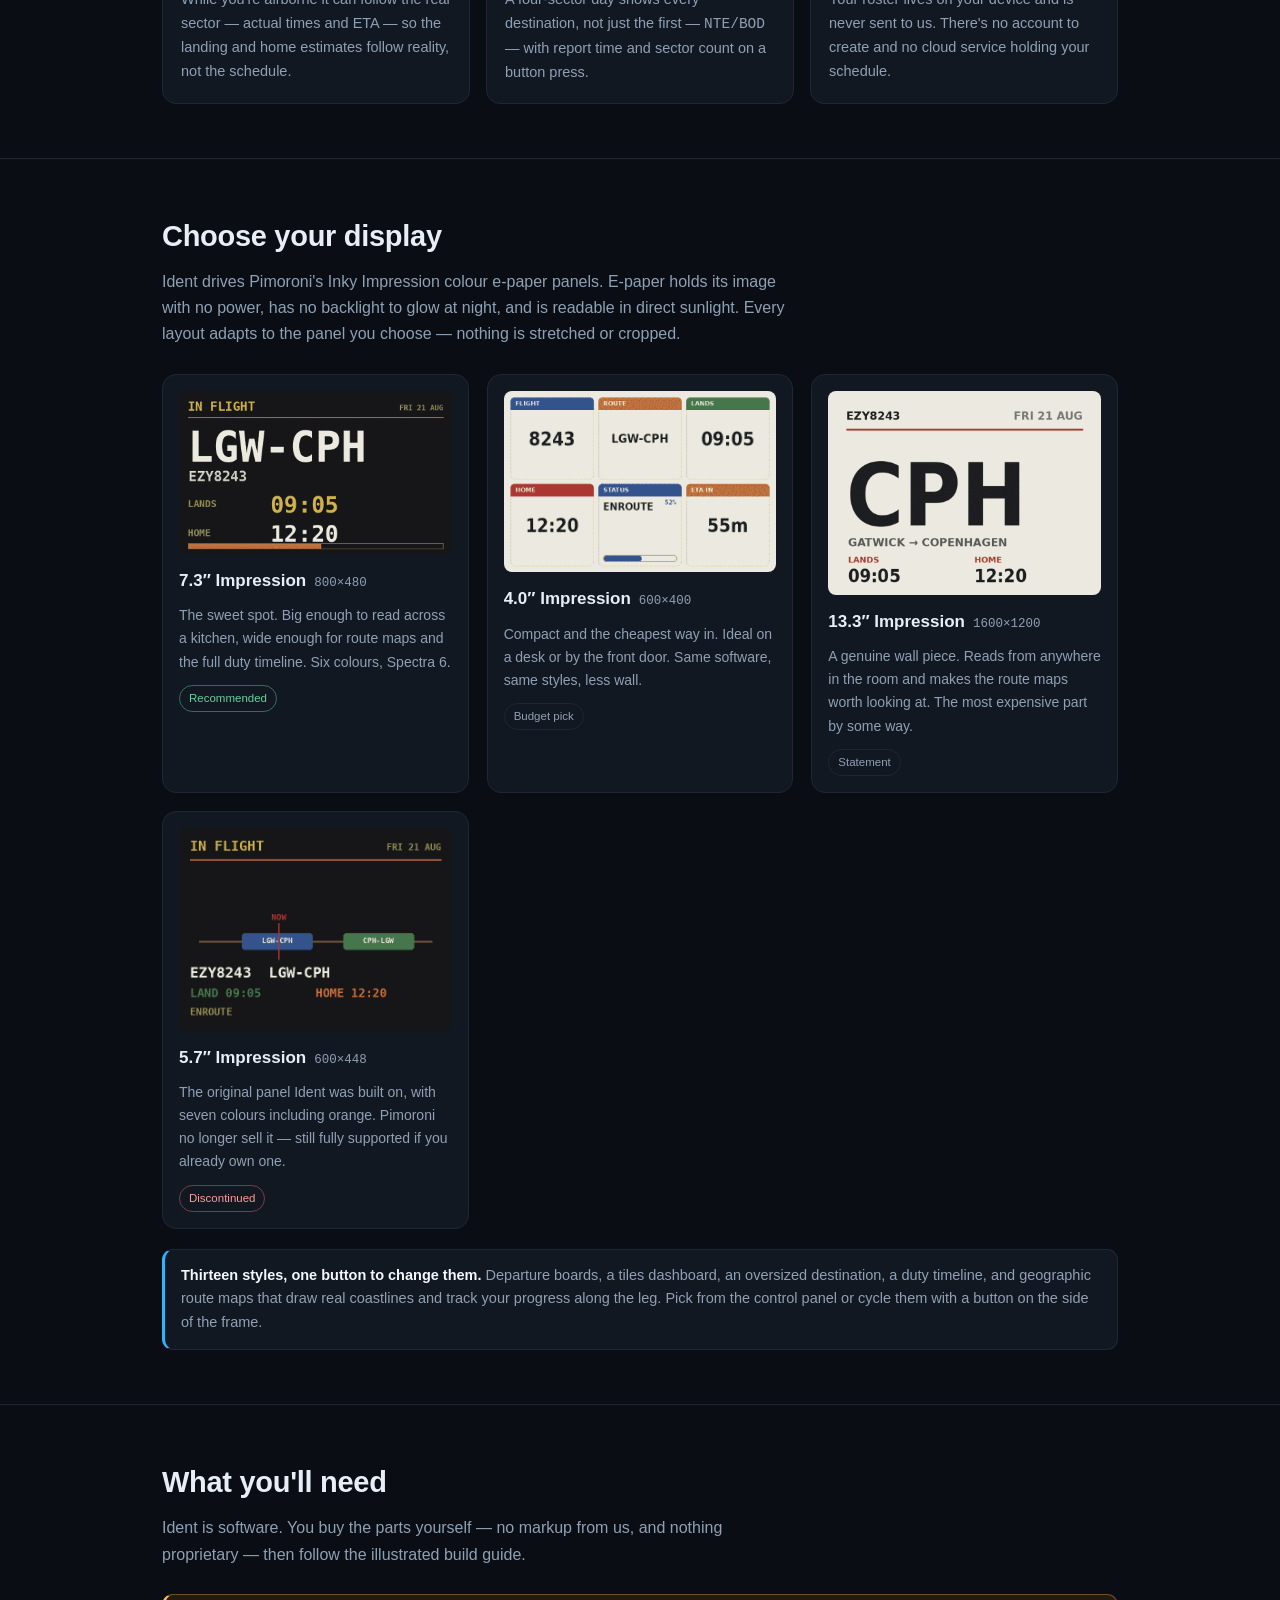
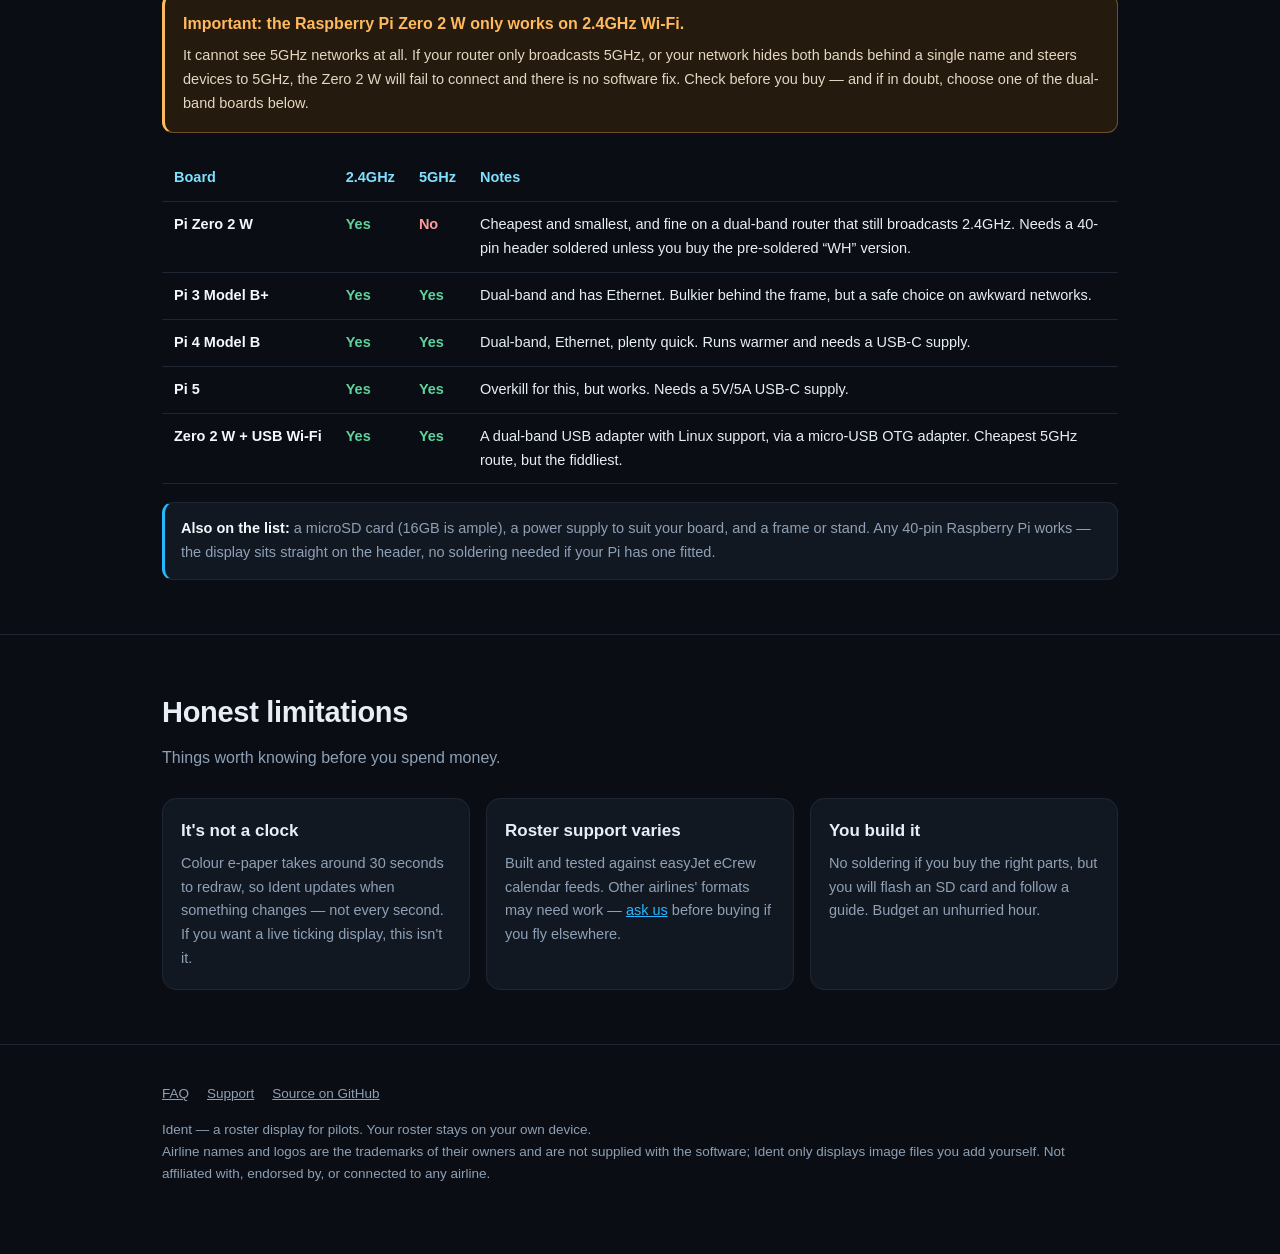
==== commit b84210ef: "Support current Spectra 6 panels; draft product site (v4.3.0) Renderer - Styles now compose on a can" ====
--- a/docs/index.html
+++ b/docs/index.html
@@ -1,226 +1,174 @@
-<!DOCTYPE html>
+<!doctype html>
 <html lang="en">
 <head>
 <meta charset="utf-8">
-<meta name="viewport" content="width=device-width, initial-scale=1">
-<title>Ident — a roster-aware flight display for pilots</title>
-<meta name="description" content="A Raspberry Pi + LED-matrix wall that reads your airline roster and shows your next flight, live in-flight progress, and your estimated time home.">
-<style>
-  :root{
-    --bg:#0a0e14; --panel:#121822; --panel2:#0f151d; --line:#1e2733;
-    --ink:#e8eef6; --muted:#8ea0b5; --accent:#28b6ff; --accent2:#7ee0ff; --white:#f4f8fc;
-    --radius:14px; --max:960px;
-  }
-  *{box-sizing:border-box}
-  html{scroll-behavior:smooth}
-  body{margin:0;background:var(--bg);color:var(--ink);
-    font:16px/1.6 -apple-system,BlinkMacSystemFont,"Segoe UI",Roboto,Helvetica,Arial,sans-serif;
-    -webkit-font-smoothing:antialiased}
-  a{color:var(--accent2)}
-  .wrap{max-width:var(--max);margin:0 auto;padding:0 20px}
-  .mono{font-family:ui-monospace,SFMono-Regular,Menlo,Consolas,monospace}
-
-  header{border-bottom:1px solid var(--line);
-    background:radial-gradient(1200px 400px at 50% -140px,rgba(40,182,255,.14),transparent)}
-  .hero{padding:70px 0 48px;text-align:center}
-  .badge{display:inline-block;font-size:12px;letter-spacing:.14em;text-transform:uppercase;
-    color:var(--accent2);border:1px solid var(--line);border-radius:999px;padding:5px 14px;margin-bottom:22px}
-  h1{font-size:clamp(30px,6vw,52px);line-height:1.05;margin:0 0 16px;font-weight:800;letter-spacing:-.02em}
-  h1 .g{background:linear-gradient(90deg,var(--accent),var(--accent2));
-    -webkit-background-clip:text;background-clip:text;color:transparent}
-  .lead{max-width:620px;margin:0 auto 26px;color:var(--muted);font-size:clamp(16px,2.4vw,19px)}
-  .cta{display:flex;gap:12px;justify-content:center;flex-wrap:wrap}
-  .btn{display:inline-block;padding:12px 22px;border-radius:10px;font-weight:600;text-decoration:none}
-  .btn.primary{background:var(--accent);color:#04121c}
-  .btn.ghost{border:1px solid var(--line);color:var(--ink)}
-
-  .shot{margin:38px auto 0;max-width:820px;border:1px solid var(--line);border-radius:var(--radius);
-    overflow:hidden;background:#000;box-shadow:0 30px 60px -30px rgba(0,0,0,.8)}
-  .shot img{display:block;width:100%}
-  .shot .cap{padding:10px 14px;color:var(--muted);font-size:13px;background:var(--panel2);border-top:1px solid var(--line)}
-
-  section{padding:56px 0;border-bottom:1px solid var(--line)}
-  h2{font-size:clamp(22px,4vw,30px);margin:0 0 8px;letter-spacing:-.01em}
-  .sub{color:var(--muted);margin:0 0 30px}
-
-  .grid{display:grid;grid-template-columns:repeat(auto-fit,minmax(240px,1fr));gap:16px}
-  .card{background:var(--panel);border:1px solid var(--line);border-radius:var(--radius);padding:20px}
-  .card h3{margin:0 0 6px;font-size:17px}
-  .card p{margin:0;color:var(--muted);font-size:14.5px}
-  .k{color:var(--accent2);font-weight:600}
-
-  .states{display:flex;flex-wrap:wrap;gap:8px;margin-top:4px}
-  .chip{font-size:13px;border:1px solid var(--line);border-radius:8px;padding:6px 11px;color:var(--muted);background:var(--panel2)}
-
-  .outputs{display:grid;grid-template-columns:repeat(auto-fit,minmax(260px,1fr));gap:18px}
-  .out figure{margin:0;background:var(--panel);border:1px solid var(--line);border-radius:var(--radius);overflow:hidden}
-  .out img{display:block;width:100%;background:#000}
-  .out figcaption{padding:14px 16px}
-  .out h3{margin:0 0 4px;font-size:16px}
-  .out p{margin:0;color:var(--muted);font-size:13.5px}
-
-  table{width:100%;border-collapse:collapse;font-size:14.5px}
-  th,td{text-align:left;padding:10px 12px;border-bottom:1px solid var(--line);vertical-align:top}
-  th{color:var(--accent2);font-weight:600}
-  td.k{white-space:nowrap;color:var(--white);font-weight:600}
-
-  pre{background:var(--panel2);border:1px solid var(--line);border-radius:12px;padding:16px;overflow:auto;
-    font-size:13.5px;color:#cfe1f2}
-  .note{background:var(--panel);border:1px solid var(--line);border-left:3px solid var(--accent);
-    border-radius:10px;padding:14px 16px;color:var(--muted);font-size:14px}
-  footer{padding:40px 0 60px;color:var(--muted);font-size:13.5px;text-align:center}
-  footer a{color:var(--muted)}
-</style>
+<meta name="viewport" content="width=device-width,initial-scale=1">
+<title>Ident — your flight roster on the wall</title>
+<meta name="description" content="Ident is a wall-mounted e-paper display for airline pilots. It reads your roster, shows your next duty and report time, tracks the sector you're flying, and tells you when you'll actually be home.">
+<link rel="stylesheet" href="style.css">
 </head>
 <body>
 
-<header>
-  <div class="wrap hero">
-    <span class="badge">Raspberry Pi · e-paper · roster-aware</span>
-    <h1>Your roster on the wall,<br><span class="g">not whatever plane is overhead</span></h1>
-    <p class="lead">Ident reads <em>your</em> airline roster and shows your next flight and report time.
-      Once you're airborne it tracks the sector you're actually on and gives you a live
-      <span class="k">estimated time home</span> next to the landing ETA.</p>
-    <div class="cta">
-      <a class="btn primary" href="#setup">Get started</a>
-      <a class="btn ghost" href="https://github.com/captaincomplex/ident">View on GitHub</a>
+<nav><div class="wrap">
+  <a class="brand" href="/">IDENT<span>.</span></a>
+  <a class="l" href="#how">How it works</a>
+  <a class="l" href="#displays">Displays</a>
+  <a class="l" href="#requirements">Requirements</a>
+  <a class="l" href="faq.html">FAQ</a>
+  <span class="sp"></span>
+  <a class="l" href="support.html">Support</a>
+</div></nav>
+
+<header><div class="wrap">
+  <span class="badge">e-paper · roster-aware · runs on your own network</span>
+  <h1>Your roster on the wall,<br><span class="g">not whatever plane is overhead</span></h1>
+  <p class="lead">Ident reads <em>your</em> airline roster and shows what actually matters:
+    your next duty, your report time, the sector you're flying — and a live estimate
+    of when you'll walk through the front door.</p>
+  <div class="cta">
+    <a class="btn primary" href="#displays">See the displays</a>
+    <a class="btn ghost" href="faq.html">Read the FAQ</a>
+  </div>
+  <div class="shot">
+    <img src="img/panels/impression_7_3_board_solari.png"
+      alt="A 7.3 inch colour e-paper display showing IN FLIGHT, EZY8243, LGW-CPH, LANDS 09:05, HOME 12:20, with a progress bar along the bottom">
+    <div class="cap mono">In flight · 7.3″ Spectra 6 e-paper · landing time, your home time, live progress</div>
+  </div>
+</div></header>
+
+<section id="how"><div class="wrap">
+  <h2>What it does</h2>
+  <p class="sub">Everything is driven by your real duty schedule. Times are stored in UTC and
+    shown in whichever zone you prefer.</p>
+  <div class="grid">
+    <div class="card"><h3>Reads your roster</h3>
+      <p>Point it at your crew calendar (<span class="mono">.ics</span>) once. It re-checks
+        <span class="k">every 30 minutes</span>, so a roster change appears on the wall by itself.
+        You can also upload a roster PDF.</p></div>
+    <div class="card"><h3>Knows where you are in the day</h3>
+      <p>Day off, standby, next duty, reported, airborne, turnaround, heading home — the screen
+        changes to suit, instead of showing the same thing all day.</p></div>
+    <div class="card"><h3>Tells you when you're home</h3>
+      <p class="mono" style="color:var(--accent2);font-size:13px">on-chocks → debrief → walk → commute</p>
+      <p>The bit your family actually asks about. Tunable, and it sharpens as the duty progresses.</p></div>
+    <div class="card"><h3>Tracks the live flight</h3>
+      <p>While you're airborne it can follow the real sector — actual times and ETA — so the
+        landing and home estimates follow reality, not the schedule.</p></div>
+    <div class="card"><h3>Multi-sector days</h3>
+      <p>A four-sector day shows every destination, not just the first — <span class="mono">NTE/BOD</span>
+        — with report time and sector count on a button press.</p></div>
+    <div class="card"><h3>Your data stays yours</h3>
+      <p>Your roster lives on your device and is never sent to us. There's no account to create
+        and no cloud service holding your schedule.</p></div>
+  </div>
+</div></section>
+
+<section id="displays"><div class="wrap">
+  <h2>Choose your display</h2>
+  <p class="sub">Ident drives Pimoroni's Inky Impression colour e-paper panels. E-paper holds its
+    image with no power, has no backlight to glow at night, and is readable in direct sunlight.
+    Every layout adapts to the panel you choose — nothing is stretched or cropped.</p>
+
+  <div class="panels">
+    <div class="pcard">
+      <img src="img/panels/impression_7_3_board_solari.png" alt="7.3 inch panel showing the departure-board style">
+      <div class="t"><h3>7.3″ Impression</h3><span class="px mono">800×480</span></div>
+      <p>The sweet spot. Big enough to read across a kitchen, wide enough for route maps and the
+        full duty timeline. Six colours, Spectra 6.</p>
+      <span class="tag best">Recommended</span>
     </div>
-    <div class="shot">
-      <img src="img/style_solari_inflight.png" alt="In-flight view on a 5.7 inch colour e-paper display, styled as a solari departure board: EZY8243 LGW-CPH, LANDS 09:05, HOME 12:20, with a progress bar along the bottom">
-      <div class="cap mono">In-flight · 5.7″ colour e-paper · solari board · landing time, your home time, live progress</div>
+    <div class="pcard">
+      <img src="img/panels/impression_4_tiles.png" alt="4 inch panel showing the tiles dashboard style">
+      <div class="t"><h3>4.0″ Impression</h3><span class="px mono">600×400</span></div>
+      <p>Compact and the cheapest way in. Ideal on a desk or by the front door. Same software,
+        same styles, less wall.</p>
+      <span class="tag">Budget pick</span>
+    </div>
+    <div class="pcard">
+      <img src="img/panels/impression_13_3_minimal.png" alt="13.3 inch panel showing the minimal style">
+      <div class="t"><h3>13.3″ Impression</h3><span class="px mono">1600×1200</span></div>
+      <p>A genuine wall piece. Reads from anywhere in the room and makes the route maps worth
+        looking at. The most expensive part by some way.</p>
+      <span class="tag">Statement</span>
+    </div>
+    <div class="pcard">
+      <img src="img/panels/impression_5_7_timeline.png" alt="5.7 inch panel showing the duty timeline style">
+      <div class="t"><h3>5.7″ Impression</h3><span class="px mono">600×448</span></div>
+      <p>The original panel Ident was built on, with seven colours including orange. Pimoroni no
+        longer sell it — still fully supported if you already own one.</p>
+      <span class="tag gone">Discontinued</span>
     </div>
   </div>
-</header>
 
-<section>
-  <div class="wrap">
-    <h2>What it does</h2>
-    <p class="sub">Everything is driven by your actual duty schedule, stored in UTC and converted on the fly.</p>
-    <div class="grid">
-      <div class="card">
-        <h3>Reads your roster</h3>
-        <p>Primary path is an <span class="k">iCal feed</span> from eCrew — point it at the <span class="mono">.ics</span> URL and it re-pulls itself <span class="k">every 30 minutes</span>, so a roster change appears on the wall without you touching anything. Fallback: upload the eCrew Personal Crew Schedule Report <span class="k">PDF</span> (or any .ics) on the web page.</p>
-      </div>
-      <div class="card">
-        <h3>Knows what to show</h3>
-        <p>A state machine picks the right screen for where you are in the duty cycle:</p>
-        <div class="states">
-          <span class="chip">Day off</span><span class="chip">Standby</span><span class="chip">Next duty</span>
-          <span class="chip">Reported</span><span class="chip">In-flight</span><span class="chip">Turnaround</span><span class="chip">Heading home</span>
-        </div>
-      </div>
-      <div class="card">
-        <h3>Tracks the live flight</h3>
-        <p>While airborne it polls a flight-tracking provider for the active sector, merging real position, actual times and ETA — so the wall and the home estimate follow reality, not just the schedule.</p>
-      </div>
-      <div class="card">
-        <h3>Estimates your time home</h3>
-        <p class="mono" style="color:var(--accent2);font-size:13px">on-chocks → +30 debrief → +walk → +commute</p>
-        <p>Commute is a slider, or an optional live Google Maps drive time worked out at debrief o'clock.</p>
-      </div>
-      <div class="card">
-        <h3>Timezones, sorted</h3>
-        <p>Stores everything in UTC and shows <span class="k">UTC</span>, <span class="k">Local Base</span> or <span class="k">Local Station</span> at the flick of a toggle.</p>
-      </div>
-      <div class="card">
-        <h3>Web control panel</h3>
-        <p>A Flask panel on port 8080 for uploads, sliders, the style picker and the timezone toggle — plus a live preview of the wall with a <span class="k">time-travel</span> field to see what it'll show when you land. Optional <span class="k">username/password</span> login, so it can be reached from away without leaving it open.</p>
-      </div>
-      <div class="card">
-        <h3>Buttons on the frame</h3>
-        <p>Four side buttons: power, cycle style, contrast, and a <span class="k">next-duty card</span> — a quick glance at tomorrow's report time and sectors without touching a phone.</p>
-      </div>
-      <div class="card">
-        <h3>Travels with you</h3>
-        <p>Pre-load hotel or crashpad Wi-Fi from the panel while you're still on a working network, and it joins automatically when you arrive. Non-flying codes like <span class="mono">WFTU</span> are read as days off.</p>
-      </div>
-    </div>
+  <div class="note" style="margin-top:20px">
+    <strong style="color:var(--white)">Thirteen styles, one button to change them.</strong>
+    Departure boards, a tiles dashboard, an oversized destination, a duty timeline, and geographic
+    route maps that draw real coastlines and track your progress along the leg. Pick from the
+    control panel or cycle them with a button on the side of the frame.
   </div>
-</section>
+</div></section>
 
-<section>
-  <div class="wrap">
-    <h2>Built for e-paper</h2>
-    <p class="sub">The reference build is a Raspberry Pi Zero 2 W behind a 5.7″ seven-colour Inky Impression — paper-like, near-zero power, and it holds its image even with the power off. Other renderers are selectable in the control panel.</p>
-    <div class="outputs">
-      <div class="out"><figure>
-        <img src="img/style_tiles_inflight.png" alt="E-paper tiles dashboard: six colour-headed tiles showing flight 8243, route LGW-CPH, lands 09:05, home 12:20, status ENROUTE with a progress bar, and ETA in 55m">
-        <figcaption><h3>E-paper (Inky) — the main build</h3><p>Thirteen selectable looks, picked from a thumbnail grid in the panel: departure boards, a tiles dashboard, a minimal XL destination, a duty timeline, and geographic route maps.</p></figcaption>
-      </figure></div>
-      <div class="out"><figure>
-        <img src="img/hub75_64x64.png" alt="64x64 HUB75 LED matrix showing IN FLIGHT EZY8243 LGW-SKG with a route arc and LAND / HOME times">
-        <figcaption><h3>LED matrix</h3><p>128×32 shows a full-width route map with a moving marker; a single 64×32 works too, with more truncation on long routes. Needs hzeller's rpi-rgb-led-matrix built on the Pi.</p></figcaption>
-      </figure></div>
-      <div class="out"><figure>
-        <img src="img/splitflap.png" alt="Split-flap / Vestaboard style rendering of the flight board">
-        <figcaption><h3>Vestaboard / split-flap</h3><p>A 6×22 character renderer for the text states, with the route reduced to a coarse chip-based progress bar. Great for text, weak for a smooth live map.</p></figcaption>
-      </figure></div>
-    </div>
+<section id="requirements"><div class="wrap">
+  <h2>What you'll need</h2>
+  <p class="sub">Ident is software. You buy the parts yourself — no markup from us, and nothing
+    proprietary — then follow the illustrated build guide.</p>
+
+  <div class="warn">
+    <strong>Important: the Raspberry Pi Zero 2 W only works on 2.4GHz Wi-Fi.</strong>
+    <p>It cannot see 5GHz networks at all. If your router only broadcasts 5GHz, or your network
+      hides both bands behind a single name and steers devices to 5GHz, the Zero 2 W will fail to
+      connect and there is no software fix. Check before you buy — and if in doubt, choose one of
+      the dual-band boards below.</p>
   </div>
-</section>
 
-<section>
-  <div class="wrap">
-    <h2>Pick a look</h2>
-    <p class="sub">Every style is state-aware — the same screen knows whether you're on a day off, heading to report, airborne or on your way home. Switch styles from the panel, or cycle them with a button on the side of the frame.</p>
-    <div class="outputs">
-      <div class="out"><figure>
-        <img src="img/style_minimal_inflight.png" alt="Minimal style: the destination code CPH in very large condensed type, with GATWICK to COPENHAGEN beneath and LANDS 09:05, HOME 12:20">
-        <figcaption><h3>Minimal</h3><p>One enormous destination code and the two times that matter. Readable from across the room.</p></figcaption>
-      </figure></div>
-      <div class="out"><figure>
-        <img src="img/style_timeline_inflight.png" alt="Duty timeline style: a horizontal bar showing both sectors of the day with a red NOW marker part-way along">
-        <figcaption><h3>Duty timeline</h3><p>The whole duty as one bar — report, each sector, then home — with a <span class="k">NOW</span> marker. Best on multi-sector days.</p></figcaption>
-      </figure></div>
-      <div class="out"><figure>
-        <img src="img/style_dayoff_nextduty.png" alt="Day off style: large OFF with today's date, and a separated NEXT DUTY block reading FRI 21 AUG 07:10 CPH">
-        <figcaption><h3>Day off</h3><p>Today's date up top, and a clearly separated <span class="k">next duty</span> block below — date, report time and where you're going.</p></figcaption>
-      </figure></div>
-    </div>
-    <div class="note" style="margin-top:18px">
-      <strong>Route maps.</strong> Two of the styles — a great-circle map and a Lido-style day enroute chart — draw the actual route on real geography, auto-zoomed to the sector you're flying, with a marker tracking your progress. Coastlines are downloaded once on first run and cached on the device, so rendering afterwards needs no network and no geo libraries.
-    </div>
+  <table>
+    <tr><th>Board</th><th>2.4GHz</th><th>5GHz</th><th>Notes</th></tr>
+    <tr><td class="k">Pi Zero 2 W</td><td class="yes">Yes</td><td class="no">No</td>
+      <td>Cheapest and smallest, and fine on a dual-band router that still broadcasts 2.4GHz. Needs a
+        40-pin header soldered unless you buy the pre-soldered “WH” version.</td></tr>
+    <tr><td class="k">Pi 3 Model B+</td><td class="yes">Yes</td><td class="yes">Yes</td>
+      <td>Dual-band and has Ethernet. Bulkier behind the frame, but a safe choice on awkward networks.</td></tr>
+    <tr><td class="k">Pi 4 Model B</td><td class="yes">Yes</td><td class="yes">Yes</td>
+      <td>Dual-band, Ethernet, plenty quick. Runs warmer and needs a USB-C supply.</td></tr>
+    <tr><td class="k">Pi 5</td><td class="yes">Yes</td><td class="yes">Yes</td>
+      <td>Overkill for this, but works. Needs a 5V/5A USB-C supply.</td></tr>
+    <tr><td class="k">Zero 2 W + USB Wi-Fi</td><td class="yes">Yes</td><td class="yes">Yes</td>
+      <td>A dual-band USB adapter with Linux support, via a micro-USB OTG adapter. Cheapest 5GHz
+        route, but the fiddliest.</td></tr>
+  </table>
+
+  <div class="note" style="margin-top:18px">
+    <strong style="color:var(--white)">Also on the list:</strong> a microSD card (16GB is ample),
+    a power supply to suit your board, and a frame or stand. Any 40-pin Raspberry Pi works — the
+    display sits straight on the header, no soldering needed if your Pi has one fitted.
   </div>
-</section>
+</div></section>
 
-<section>
-  <div class="wrap">
-    <h2>Flight tracking providers</h2>
-    <p class="sub">Polled only while airborne — a handful of calls per duty — so free/cheap tiers are plenty. Set the provider and key under <span class="mono">Advanced</span>.</p>
-    <table>
-      <tr><th>Provider</th><th>What it's good for</th></tr>
-      <tr><td class="k">AeroDataBox</td><td>Default (via RapidAPI). Query by flight number; returns predicted ETA and actual times — the most direct fit for landing time and the home estimate. Small free tier.</td></tr>
-      <tr><td class="k">Flightradar24 API</td><td>Excellent live position for the route-map marker, filtered by flight number. A separate credit-billed product from the FR24 website subscription; has a free sandbox and hobby tier.</td></tr>
-      <tr><td class="k">OpenSky</td><td>Free ADS-B positions matched by callsign. easyJet callsigns often differ from the flight number, so matches can miss — a free fallback.</td></tr>
-      <tr><td class="k">None</td><td>Schedule only, no live calls.</td></tr>
-    </table>
-    <p class="note" style="margin-top:18px">The wall works fully on the schedule alone. Live tracking, Google Maps commute time, the physical LED output and the Vestaboard API all need your own keys/hardware and a little tuning on first run.</p>
+<section><div class="wrap">
+  <h2>Honest limitations</h2>
+  <p class="sub">Things worth knowing before you spend money.</p>
+  <div class="grid">
+    <div class="card"><h3>It's not a clock</h3>
+      <p>Colour e-paper takes around 30 seconds to redraw, so Ident updates when something changes —
+        not every second. If you want a live ticking display, this isn't it.</p></div>
+    <div class="card"><h3>Roster support varies</h3>
+      <p>Built and tested against easyJet eCrew calendar feeds. Other airlines' formats may need
+        work — <a href="support.html">ask us</a> before buying if you fly elsewhere.</p></div>
+    <div class="card"><h3>You build it</h3>
+      <p>No soldering if you buy the right parts, but you will flash an SD card and follow a guide.
+        Budget an unhurried hour.</p></div>
   </div>
-</section>
+</div></section>
 
-<section id="setup">
-  <div class="wrap">
-    <h2>Try it in a simulator — no hardware</h2>
-    <p class="sub">The <span class="mono">simulator</span> renderer runs anywhere and previews the wall in your browser.</p>
-<pre class="mono">python3 -m venv .venv &amp;&amp; source .venv/bin/activate
-pip install -r requirements.txt
-python -m ident.main            # simulator + web panel on :8080</pre>
-    <p>Open <span class="mono">http://localhost:8080</span>, drop in your roster, and the wall renders live.
-       For real panels on a Raspberry Pi you additionally build hzeller's
-       <span class="mono">rpi-rgb-led-matrix</span> library (it isn't on PyPI) — see the
-       <a href="https://github.com/captaincomplex/ident#readme">README</a> and
-       <span class="mono">INSTALL_PI.md</span>. A step-by-step, no-experience-needed
-       <span class="mono">Beginner's Guide</span> covers the e-paper build end to end.</p>
+<footer><div class="wrap">
+  <div class="fl">
+    <a href="faq.html">FAQ</a><a href="support.html">Support</a>
+    <a href="https://github.com/captaincomplex/ident">Source on GitHub</a>
   </div>
-</section>
+  <p>Ident — a roster display for pilots. Your roster stays on your own device.<br>
+    Airline names and logos are the trademarks of their owners and are not supplied with the
+    software; Ident only displays image files you add yourself. Not affiliated with, endorsed by,
+    or connected to any airline.</p>
+</div></footer>
 
-<footer>
-  <div class="wrap">
-    <p>Ident — roster edition. Built around an easyJet LGW eCrew roster; airline, base and timezone handling are configurable.</p>
-    <p>Airline logos are trademarks and are not bundled — the app only shows image files you upload yourself.
-       · <a href="https://github.com/captaincomplex/ident">Source on GitHub</a></p>
-  </div>
-</footer>
-
-</body>
-</html>
+</body></html>
--- a/docs/style.css
+++ b/docs/style.css
@@ -0,0 +1,105 @@
+:root{
+  --bg:#0a0e14; --panel:#121822; --panel2:#0f151d; --line:#1e2733;
+  --ink:#e8eef6; --muted:#8ea0b5; --accent:#28b6ff; --accent2:#7ee0ff;
+  --warn:#ffb95e; --warnbg:#241a0d; --ok:#5fd39b; --white:#f4f8fc;
+  --radius:14px; --max:1000px;
+}
+*{box-sizing:border-box}
+html{scroll-behavior:smooth}
+body{margin:0;background:var(--bg);color:var(--ink);
+  font:16px/1.65 -apple-system,BlinkMacSystemFont,"Segoe UI",Roboto,Helvetica,Arial,sans-serif;
+  -webkit-font-smoothing:antialiased}
+.wrap{max-width:var(--max);margin:0 auto;padding:0 22px}
+a{color:var(--accent)}
+.mono{font-family:ui-monospace,SFMono-Regular,Menlo,Consolas,monospace}
+.k{color:var(--white);font-weight:600}
+
+nav{position:sticky;top:0;z-index:20;background:rgba(10,14,20,.92);
+  backdrop-filter:blur(8px);border-bottom:1px solid var(--line)}
+nav .wrap{display:flex;align-items:center;gap:22px;height:58px}
+nav .brand{font-weight:700;letter-spacing:.14em;font-size:15px;color:var(--white);text-decoration:none}
+nav .brand span{color:var(--accent)}
+nav a.l{color:var(--muted);text-decoration:none;font-size:14.5px}
+nav a.l:hover{color:var(--ink)}
+nav .sp{margin-left:auto}
+
+header{padding:64px 0 30px;border-bottom:1px solid var(--line);
+  background:radial-gradient(1100px 380px at 50% -140px,rgba(40,182,255,.13),transparent)}
+.badge{display:inline-block;border:1px solid var(--line);background:var(--panel);
+  color:var(--accent2);border-radius:999px;padding:5px 13px;font-size:12.5px;letter-spacing:.05em}
+h1{font-size:clamp(30px,5.2vw,50px);line-height:1.1;margin:16px 0 12px;letter-spacing:-.02em}
+h1 .g{background:linear-gradient(92deg,var(--accent),var(--accent2));
+  -webkit-background-clip:text;background-clip:text;color:transparent}
+.lead{color:var(--muted);font-size:clamp(16px,2.1vw,19px);max-width:66ch;margin:0 0 22px}
+.cta{display:flex;gap:12px;flex-wrap:wrap;margin-bottom:34px}
+.btn{display:inline-block;padding:12px 20px;border-radius:11px;text-decoration:none;
+  font-weight:600;font-size:15px;border:1px solid transparent}
+.btn.primary{background:var(--accent);color:#04121c}
+.btn.ghost{border-color:var(--line);color:var(--ink);background:var(--panel)}
+.btn:hover{opacity:.92}
+
+section{padding:54px 0;border-bottom:1px solid var(--line)}
+h2{font-size:clamp(21px,3vw,29px);margin:0 0 8px;letter-spacing:-.01em}
+h3{font-size:17px;margin:0 0 7px}
+p.sub{color:var(--muted);margin:0 0 26px;max-width:70ch}
+
+.shot{background:var(--panel);border:1px solid var(--line);border-radius:var(--radius);
+  padding:14px;margin-top:8px}
+.shot img{width:100%;display:block;border-radius:8px;image-rendering:auto}
+.cap{color:var(--muted);font-size:12.5px;margin-top:10px;text-align:center}
+
+.grid{display:grid;gap:16px;grid-template-columns:repeat(auto-fit,minmax(250px,1fr))}
+.card{background:var(--panel);border:1px solid var(--line);border-radius:var(--radius);padding:18px}
+.card p{color:var(--muted);margin:0;font-size:14.5px}
+
+.panels{display:grid;gap:18px;grid-template-columns:repeat(auto-fit,minmax(260px,1fr))}
+.pcard{background:var(--panel);border:1px solid var(--line);border-radius:var(--radius);
+  padding:16px;display:flex;flex-direction:column}
+.pcard img{width:100%;border-radius:8px;display:block;background:#000}
+.pcard .t{display:flex;align-items:baseline;gap:8px;margin:13px 0 3px}
+.pcard .t h3{margin:0}
+.pcard .px{color:var(--muted);font-size:12.5px}
+.pcard p{color:var(--muted);font-size:14px;margin:6px 0 0}
+.tag{display:inline-block;font-size:11.5px;padding:3px 9px;border-radius:999px;margin-top:11px;
+  border:1px solid var(--line);color:var(--muted);align-self:flex-start}
+.tag.best{border-color:rgba(95,211,155,.45);color:var(--ok)}
+.tag.gone{border-color:rgba(255,120,120,.4);color:#ff9a9a}
+
+.warn{background:var(--warnbg);border:1px solid rgba(255,185,94,.34);
+  border-left:3px solid var(--warn);border-radius:11px;padding:16px 18px;margin:22px 0}
+.warn strong{color:var(--warn)}
+.warn p{margin:7px 0 0;color:#e4d6c2;font-size:14.5px}
+.note{background:var(--panel);border:1px solid var(--line);border-left:3px solid var(--accent);
+  border-radius:11px;padding:14px 16px;color:var(--muted);font-size:14.5px}
+
+table{width:100%;border-collapse:collapse;font-size:14.5px}
+th,td{text-align:left;padding:11px 12px;border-bottom:1px solid var(--line);vertical-align:top}
+th{color:var(--accent2);font-weight:600}
+td.k{white-space:nowrap;color:var(--white);font-weight:600}
+.yes{color:var(--ok);font-weight:600}
+.no{color:#ff9a9a;font-weight:600}
+
+details{background:var(--panel);border:1px solid var(--line);border-radius:11px;
+  padding:0;margin-bottom:10px;overflow:hidden}
+details summary{cursor:pointer;padding:15px 18px;font-weight:600;font-size:15.5px;list-style:none}
+details summary::-webkit-details-marker{display:none}
+details summary::before{content:"+";color:var(--accent);margin-right:11px;font-weight:700}
+details[open] summary::before{content:"–"}
+details .body{padding:0 18px 16px;color:var(--muted);font-size:14.5px}
+details .body p{margin:0 0 10px}
+details .body p:last-child{margin:0}
+.faqcat{margin:30px 0 12px;color:var(--accent2);font-size:12.5px;letter-spacing:.09em;font-weight:600}
+
+form{background:var(--panel);border:1px solid var(--line);border-radius:var(--radius);
+  padding:22px;max-width:560px}
+label{display:block;font-size:12px;color:var(--muted);letter-spacing:.05em;margin:16px 0 6px}
+input,textarea,select{width:100%;padding:11px;border-radius:9px;border:1px solid var(--line);
+  background:var(--panel2);color:var(--ink);font-size:15.5px;font-family:inherit}
+textarea{min-height:130px;resize:vertical}
+button{margin-top:20px;padding:12px 22px;border:0;border-radius:10px;background:var(--accent);
+  color:#04121c;font-weight:700;font-size:15px;cursor:pointer}
+button:hover{opacity:.92}
+
+footer{padding:38px 0 56px;color:var(--muted);font-size:13.5px}
+footer a{color:var(--muted)}
+footer .fl{display:flex;gap:18px;flex-wrap:wrap;margin-bottom:12px}
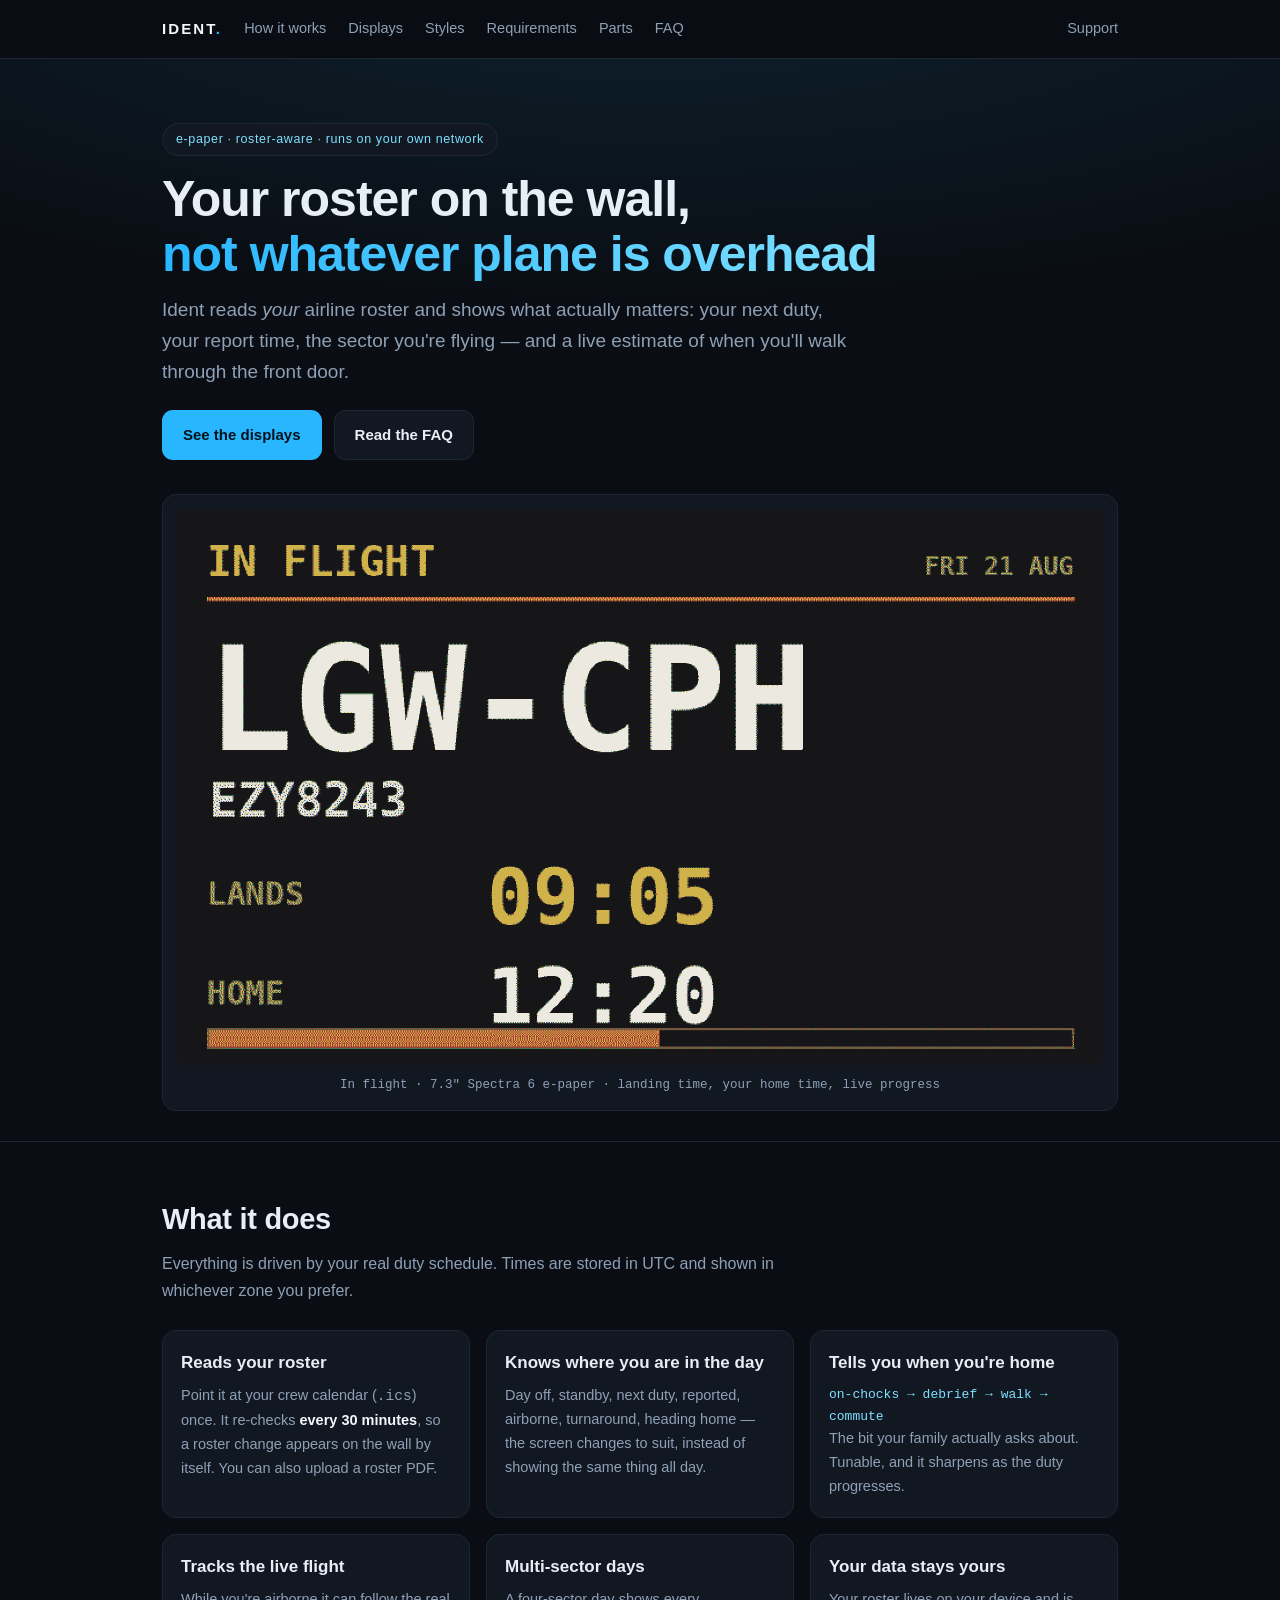
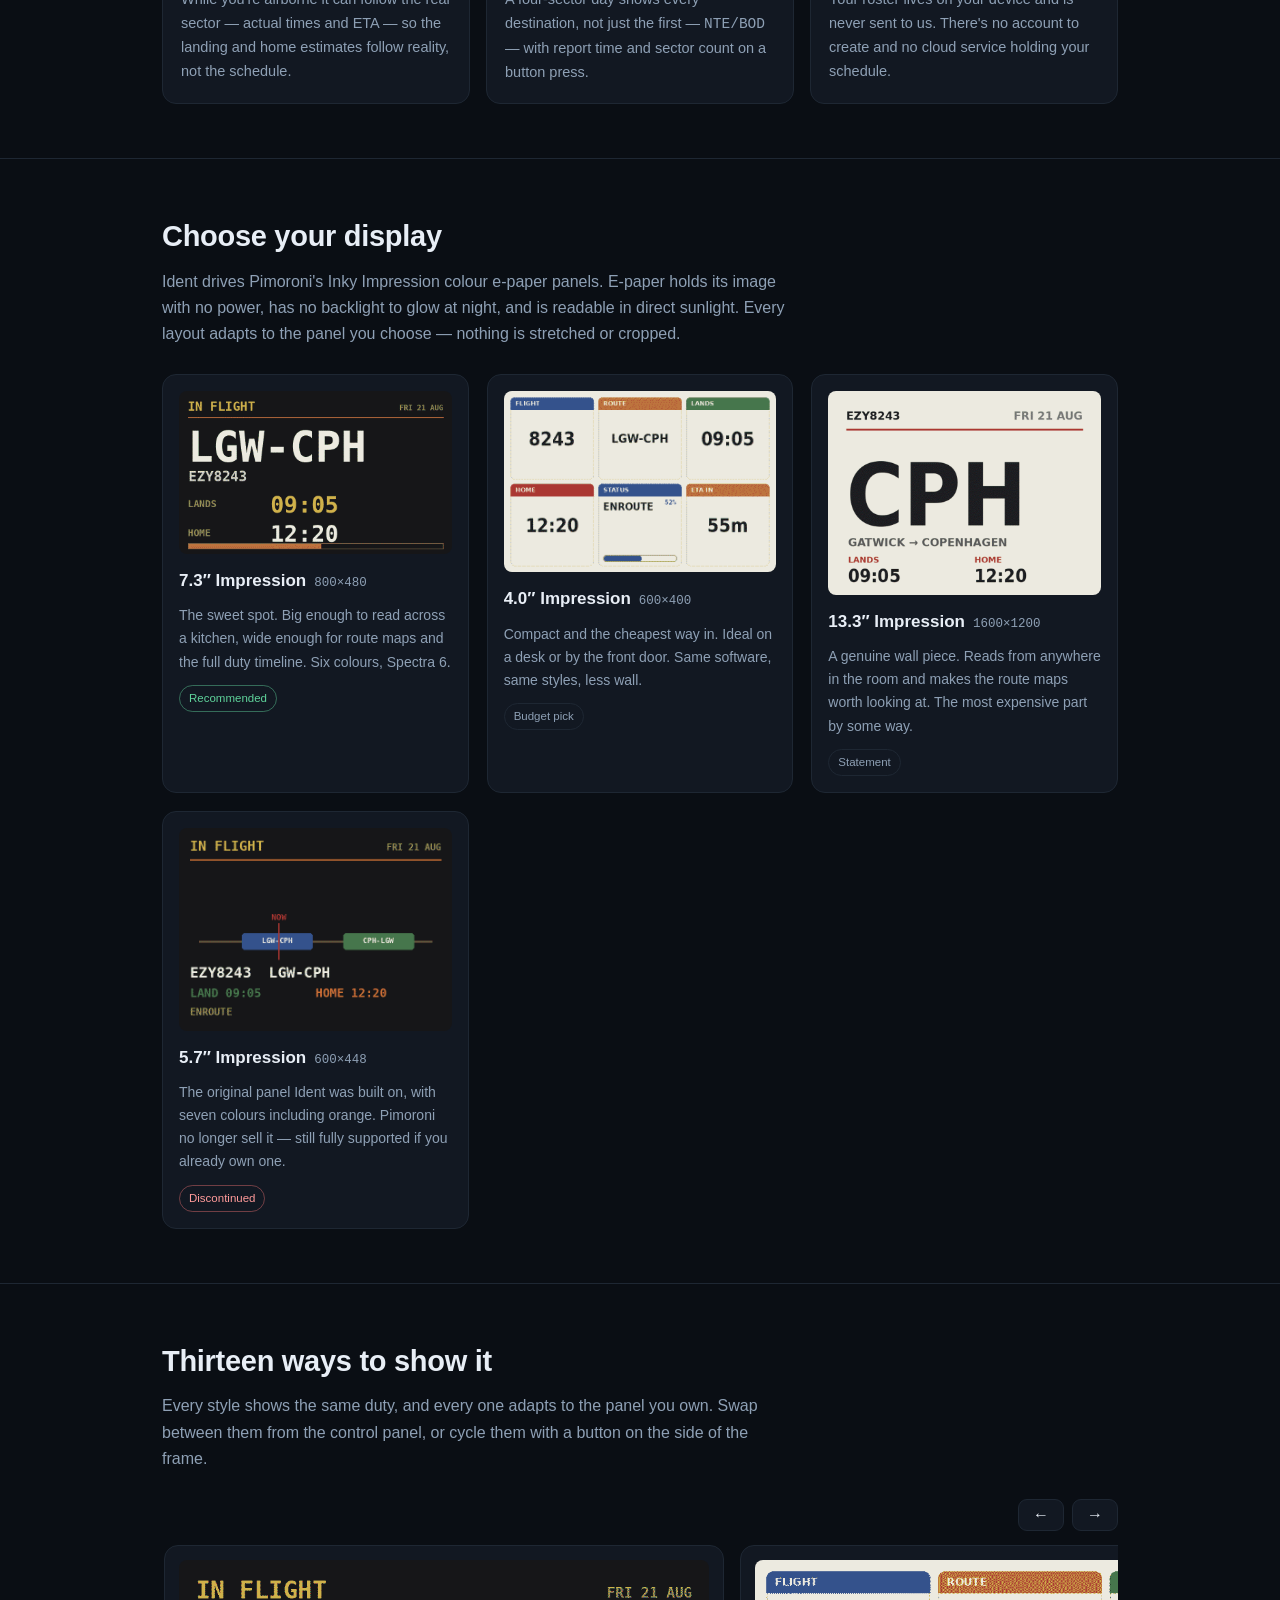
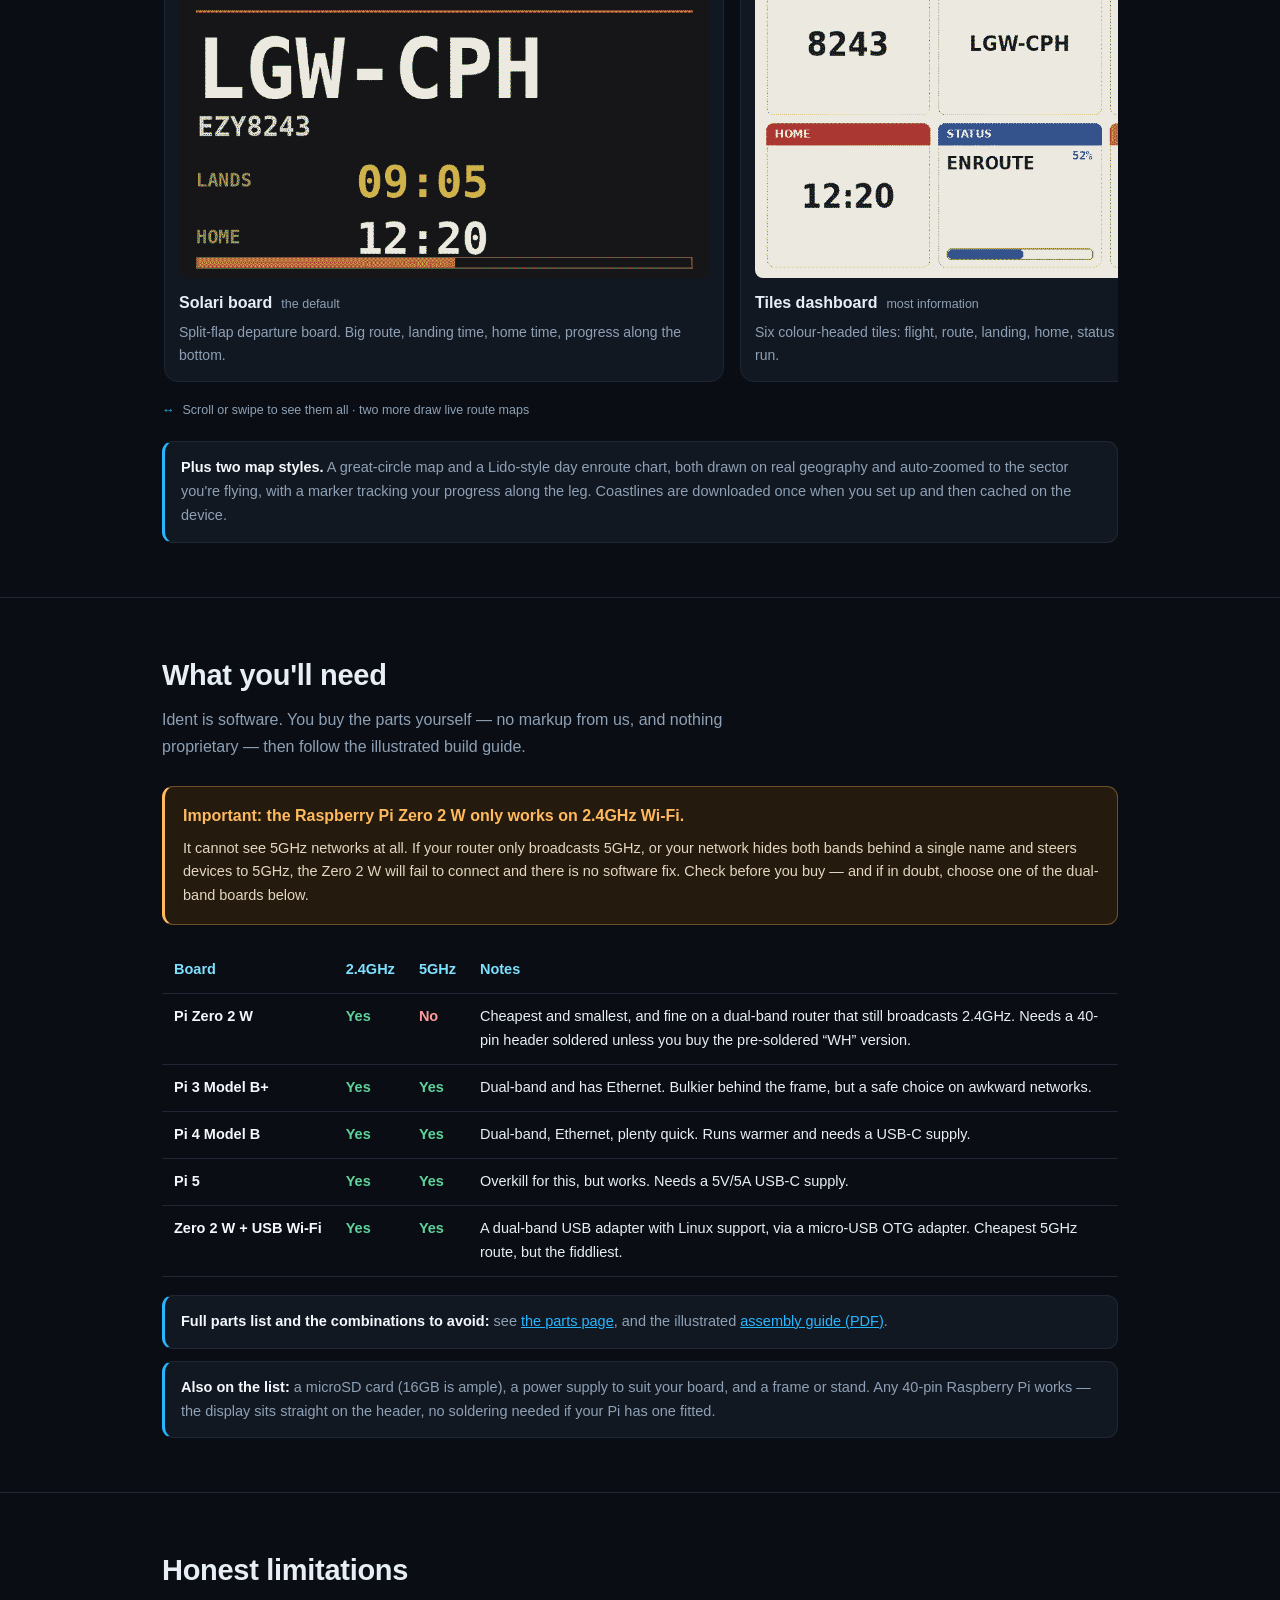
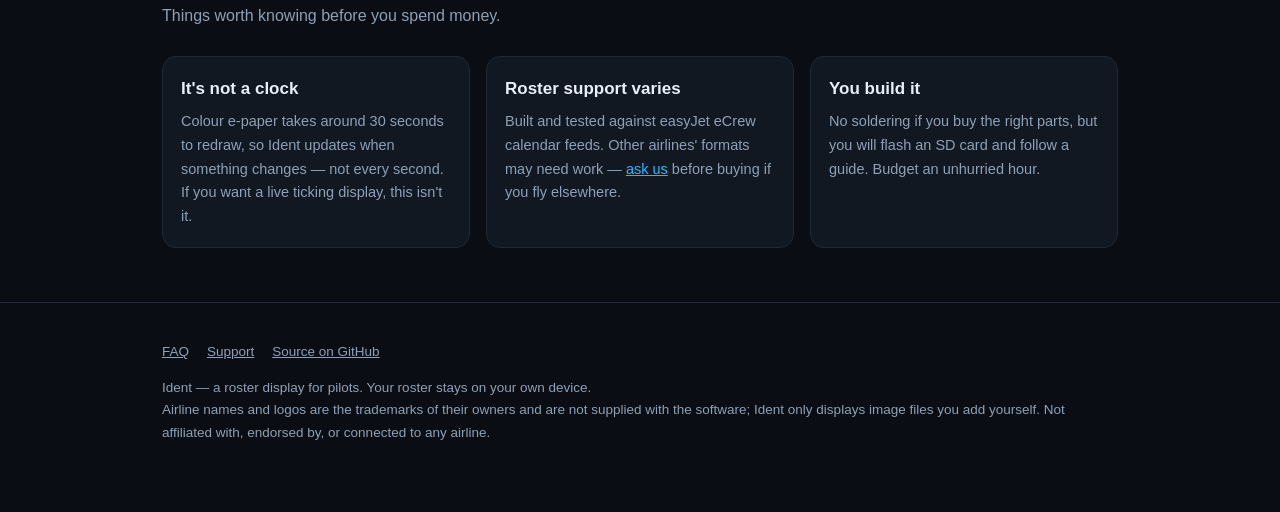
==== commit e85b7433: "Parts page, assembly guide PDF, style gallery, guide review Site - Scrollable style gallery on the h" ====
--- a/docs/index.html
+++ b/docs/index.html
@@ -13,7 +13,9 @@
   <a class="brand" href="/">IDENT<span>.</span></a>
   <a class="l" href="#how">How it works</a>
   <a class="l" href="#displays">Displays</a>
+  <a class="l" href="#styles">Styles</a>
   <a class="l" href="#requirements">Requirements</a>
+  <a class="l" href="parts.html">Parts</a>
   <a class="l" href="faq.html">FAQ</a>
   <span class="sp"></span>
   <a class="l" href="support.html">Support</a>
@@ -100,11 +102,58 @@
     </div>
   </div>
 
+</div></section>
+
+<section id="styles"><div class="wrap">
+  <h2>Thirteen ways to show it</h2>
+  <p class="sub">Every style shows the same duty, and every one adapts to the panel you own.
+    Swap between them from the control panel, or cycle them with a button on the side of the frame.</p>
+
+  <div class="gal">
+    <div class="navbtns">
+      <button type="button" aria-label="Previous style" onclick="railScroll(-1)">&larr;</button>
+      <button type="button" aria-label="Next style" onclick="railScroll(1)">&rarr;</button>
+    </div>
+    <div class="rail" id="rail">
+      <div class="slide"><img loading="lazy" src="img/styles/board_solari.png" alt="Solari departure board style">
+        <div class="t"><h3>Solari board</h3><span>the default</span></div>
+        <p>Split-flap departure board. Big route, landing time, home time, progress along the bottom.</p></div>
+      <div class="slide"><img loading="lazy" src="img/styles/tiles.png" alt="Tiles dashboard style">
+        <div class="t"><h3>Tiles dashboard</h3><span>most information</span></div>
+        <p>Six colour-headed tiles: flight, route, landing, home, status with progress, and time to run.</p></div>
+      <div class="slide"><img loading="lazy" src="img/styles/minimal.png" alt="Minimal style with an oversized destination code">
+        <div class="t"><h3>Minimal</h3><span>read it from the hallway</span></div>
+        <p>One enormous destination code and the two times that matter. Nothing else.</p></div>
+      <div class="slide"><img loading="lazy" src="img/styles/timeline.png" alt="Duty timeline style">
+        <div class="t"><h3>Duty timeline</h3><span>best for long days</span></div>
+        <p>The whole duty as a single bar — report, each sector, then home — with a NOW marker.</p></div>
+      <div class="slide"><img loading="lazy" src="img/styles/board_flip.png" alt="Flip clock style">
+        <div class="t"><h3>Flip clock</h3><span>retro</span></div>
+        <p>Mechanical flip-tile lettering, like an old station clock.</p></div>
+      <div class="slide"><img loading="lazy" src="img/styles/board_dot.png" alt="LED dot matrix sign style">
+        <div class="t"><h3>LED dot sign</h3><span>retro</span></div>
+        <p>Dot-matrix lettering in the style of an airport gate sign.</p></div>
+      <div class="slide"><img loading="lazy" src="img/styles/board_yellow.png" alt="Yellow grid departure board style">
+        <div class="t"><h3>Yellow grid</h3><span>high contrast</span></div>
+        <p>Classic yellow-on-black departures grid. The most legible at distance.</p></div>
+      <div class="slide"><img loading="lazy" src="img/styles/board_rail.png" alt="Rail blue departure board style">
+        <div class="t"><h3>Rail blue</h3><span>calm</span></div>
+        <p>Softer railway-platform palette for rooms where a black panel would shout.</p></div>
+      <div class="slide"><img loading="lazy" src="img/styles/swiss.png" alt="Swiss minimalist style">
+        <div class="t"><h3>Swiss</h3><span>typographic</span></div>
+        <p>White, gridded and restrained. Looks like a poster rather than a gadget.</p></div>
+      <div class="slide"><img loading="lazy" src="img/styles/cockpit.png" alt="Cockpit EFIS style">
+        <div class="t"><h3>Cockpit EFIS</h3><span>for the nerds</span></div>
+        <p>Instrument-panel colours and layout. Familiar if you spend your day behind one.</p></div>
+    </div>
+    <div class="galhint"><span class="arrow">&#8596;</span> Scroll or swipe to see them all · two more draw live route maps</div>
+  </div>
+
   <div class="note" style="margin-top:20px">
-    <strong style="color:var(--white)">Thirteen styles, one button to change them.</strong>
-    Departure boards, a tiles dashboard, an oversized destination, a duty timeline, and geographic
-    route maps that draw real coastlines and track your progress along the leg. Pick from the
-    control panel or cycle them with a button on the side of the frame.
+    <strong style="color:var(--white)">Plus two map styles.</strong>
+    A great-circle map and a Lido-style day enroute chart, both drawn on real geography and
+    auto-zoomed to the sector you're flying, with a marker tracking your progress along the leg.
+    Coastlines are downloaded once when you set up and then cached on the device.
   </div>
 </div></section>
 
@@ -138,6 +187,12 @@
   </table>
 
   <div class="note" style="margin-top:18px">
+    <strong style="color:var(--white)">Full parts list and the combinations to avoid:</strong>
+    see <a href="parts.html">the parts page</a>, and the illustrated
+    <a href="guides/ident_assembly_guide.pdf">assembly guide (PDF)</a>.
+  </div>
+
+  <div class="note" style="margin-top:12px">
     <strong style="color:var(--white)">Also on the list:</strong> a microSD card (16GB is ample),
     a power supply to suit your board, and a frame or stand. Any 40-pin Raspberry Pi works — the
     display sits straight on the header, no soldering needed if your Pi has one fitted.
@@ -171,4 +226,12 @@
     or connected to any airline.</p>
 </div></footer>
 
+<script>
+function railScroll(dir){
+  var r=document.getElementById('rail');
+  var s=r.querySelector('.slide');
+  if(!r||!s)return;
+  r.scrollBy({left:dir*(s.getBoundingClientRect().width+16),behavior:'smooth'});
+}
+</script>
 </body></html>
--- a/docs/style.css
+++ b/docs/style.css
@@ -103,3 +103,24 @@
 footer{padding:38px 0 56px;color:var(--muted);font-size:13.5px}
 footer a{color:var(--muted)}
 footer .fl{display:flex;gap:18px;flex-wrap:wrap;margin-bottom:12px}
+
+/* --- scrollable style gallery --- */
+.gal{position:relative;margin-top:6px}
+.rail{display:flex;gap:16px;overflow-x:auto;scroll-snap-type:x mandatory;
+  padding:4px 2px 16px;scrollbar-width:thin;scrollbar-color:var(--line) transparent}
+.rail::-webkit-scrollbar{height:8px}
+.rail::-webkit-scrollbar-thumb{background:var(--line);border-radius:99px}
+.rail::-webkit-scrollbar-track{background:transparent}
+.slide{flex:0 0 clamp(280px,74vw,560px);scroll-snap-align:center;
+  background:var(--panel);border:1px solid var(--line);border-radius:var(--radius);padding:14px}
+.slide img{width:100%;display:block;border-radius:8px;background:#000}
+.slide .t{display:flex;align-items:baseline;gap:9px;margin-top:12px}
+.slide .t h3{margin:0;font-size:16px}
+.slide .t span{color:var(--muted);font-size:12.5px}
+.slide p{color:var(--muted);font-size:14px;margin:5px 0 0}
+.galhint{color:var(--muted);font-size:12.5px;display:flex;align-items:center;gap:8px;margin-top:2px}
+.galhint .arrow{color:var(--accent)}
+.navbtns{display:flex;gap:8px;justify-content:flex-end;margin-bottom:10px}
+.navbtns button{margin:0;padding:7px 14px;background:var(--panel);color:var(--ink);
+  border:1px solid var(--line);border-radius:9px;font-size:16px;font-weight:600;line-height:1}
+.navbtns button:hover{border-color:var(--accent);color:var(--accent)}
